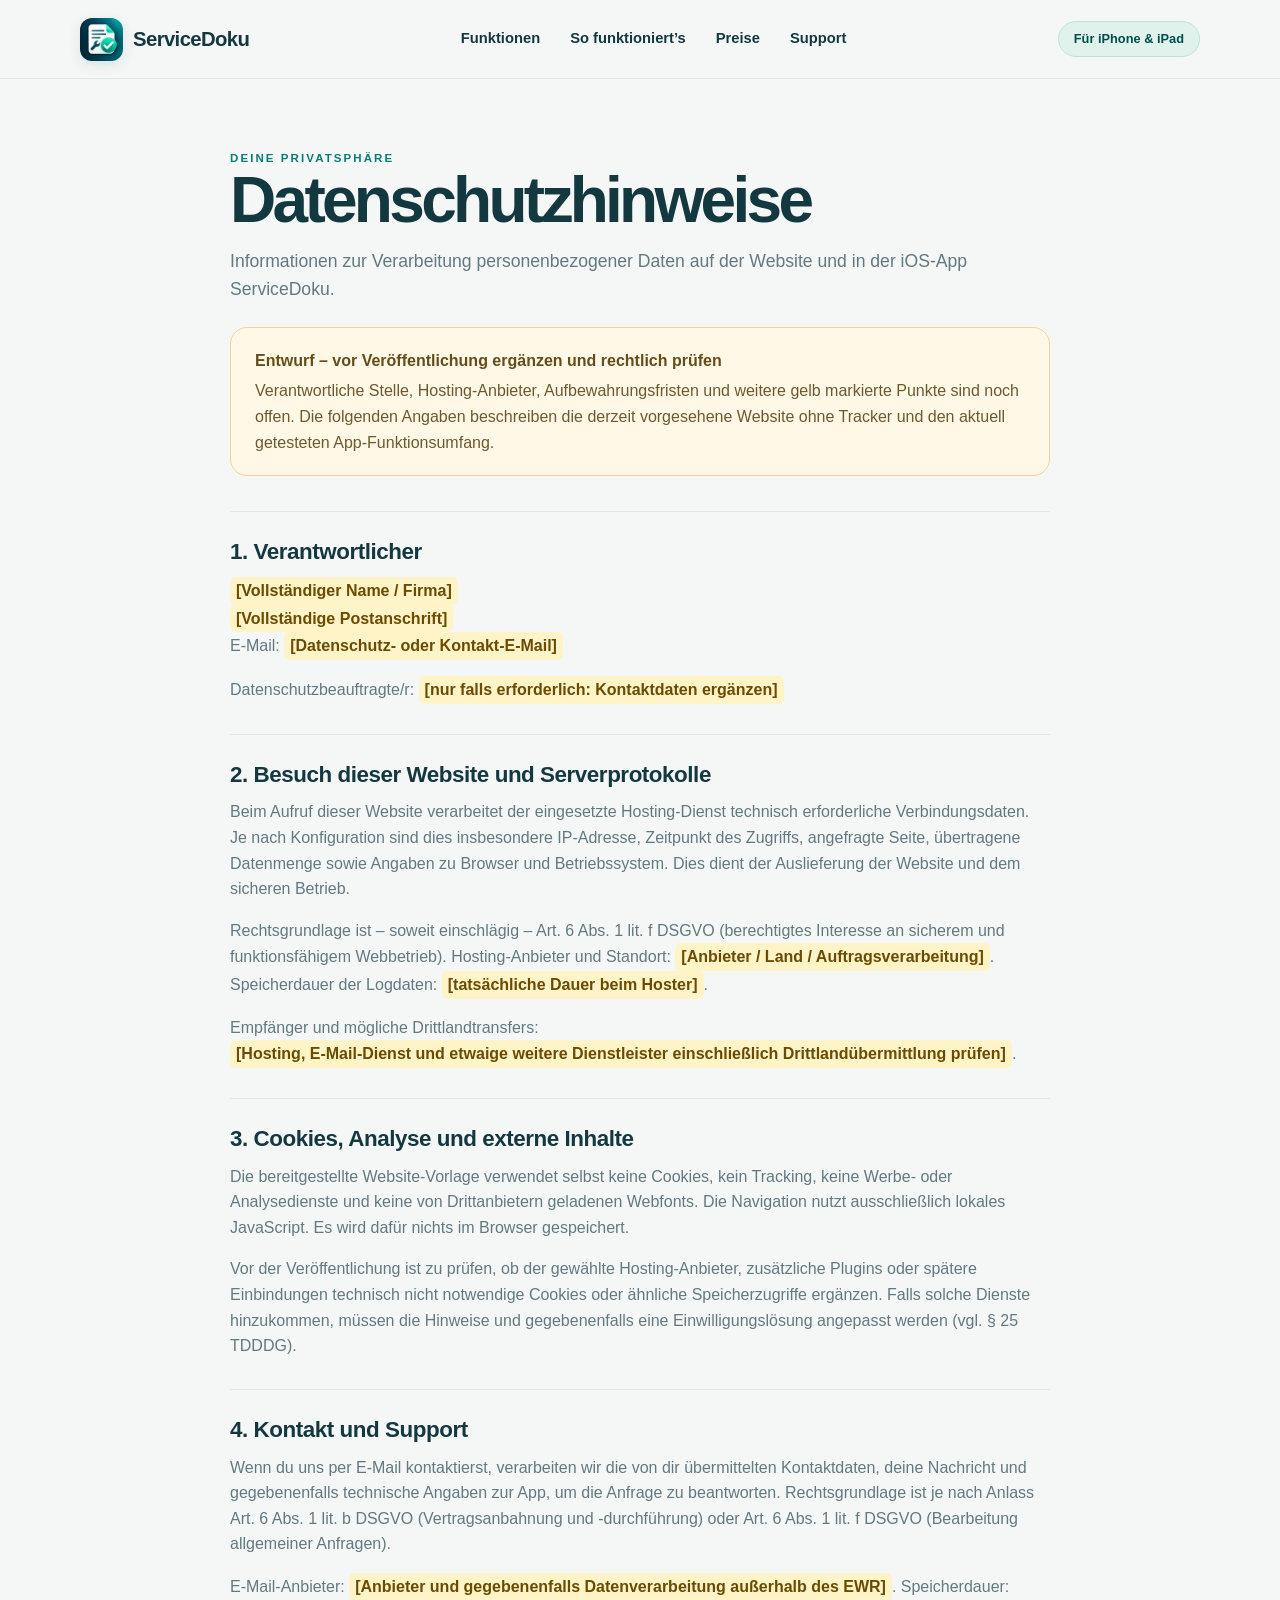
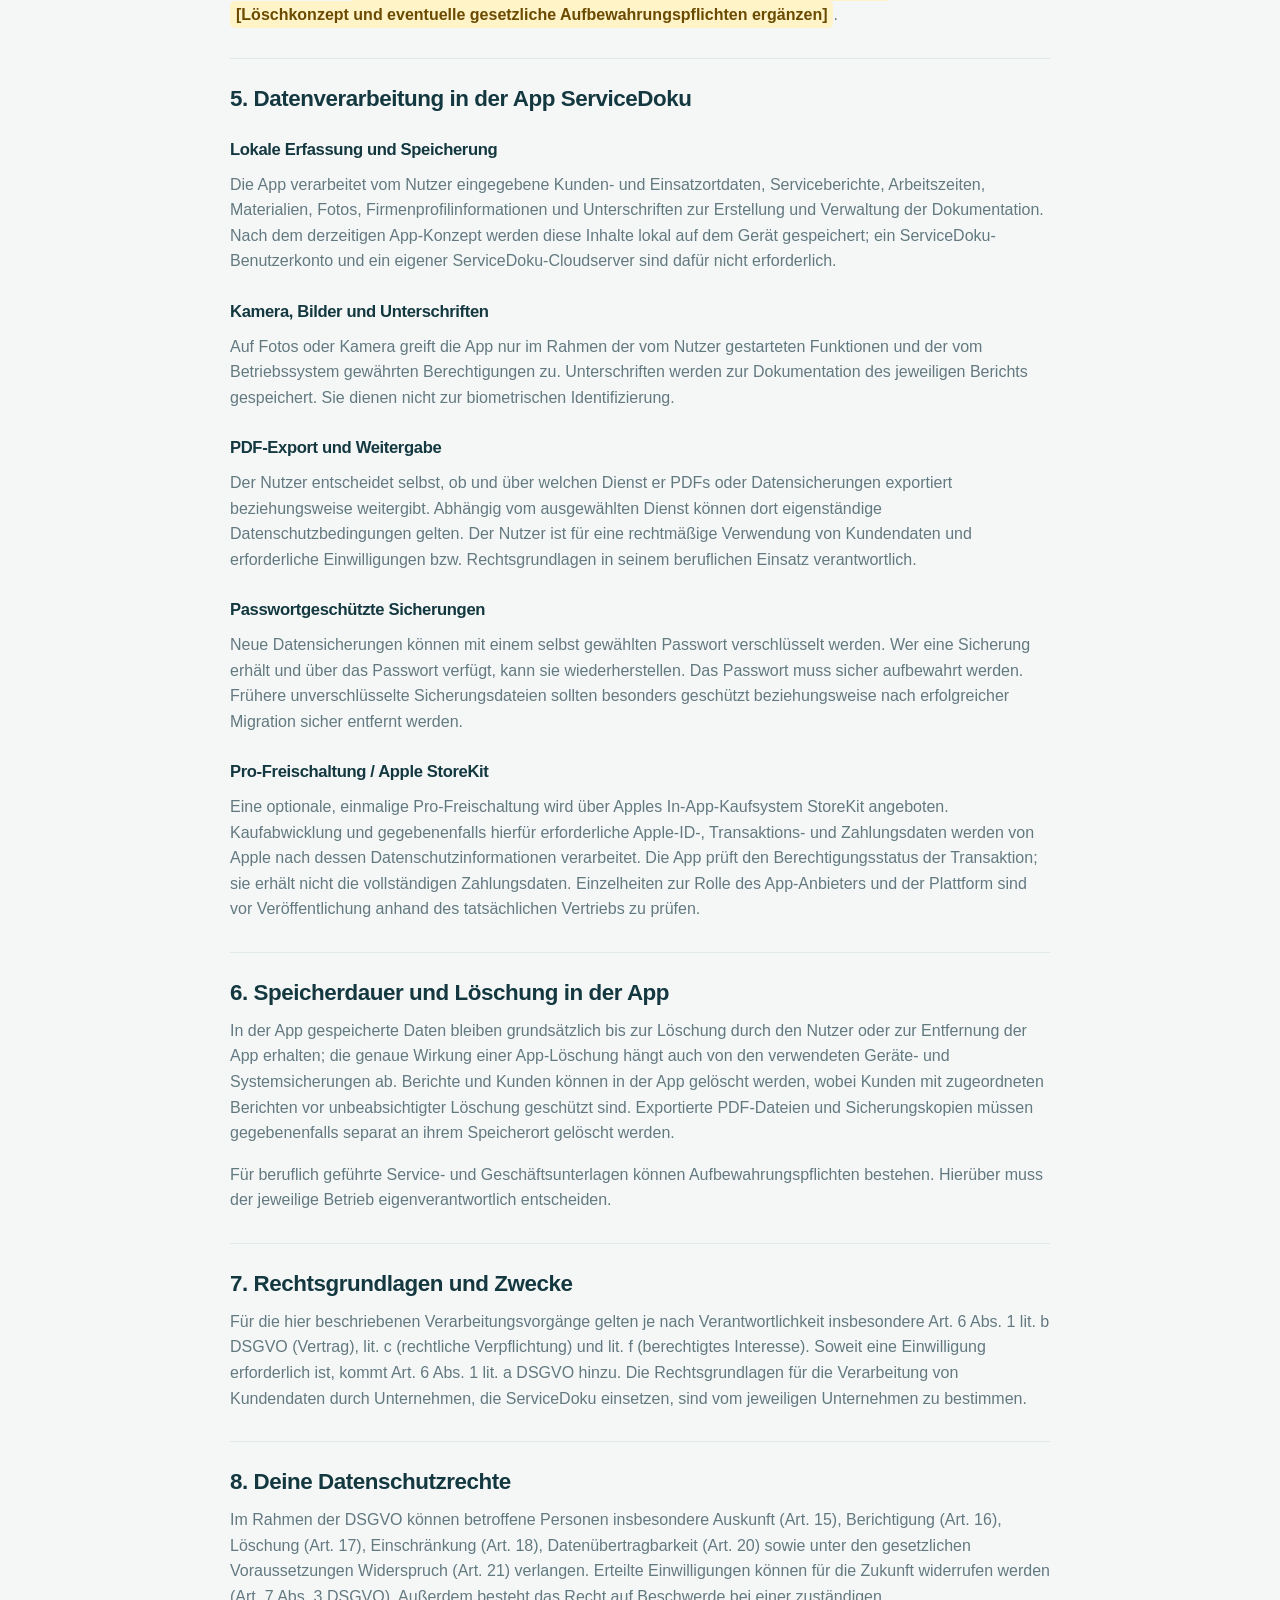
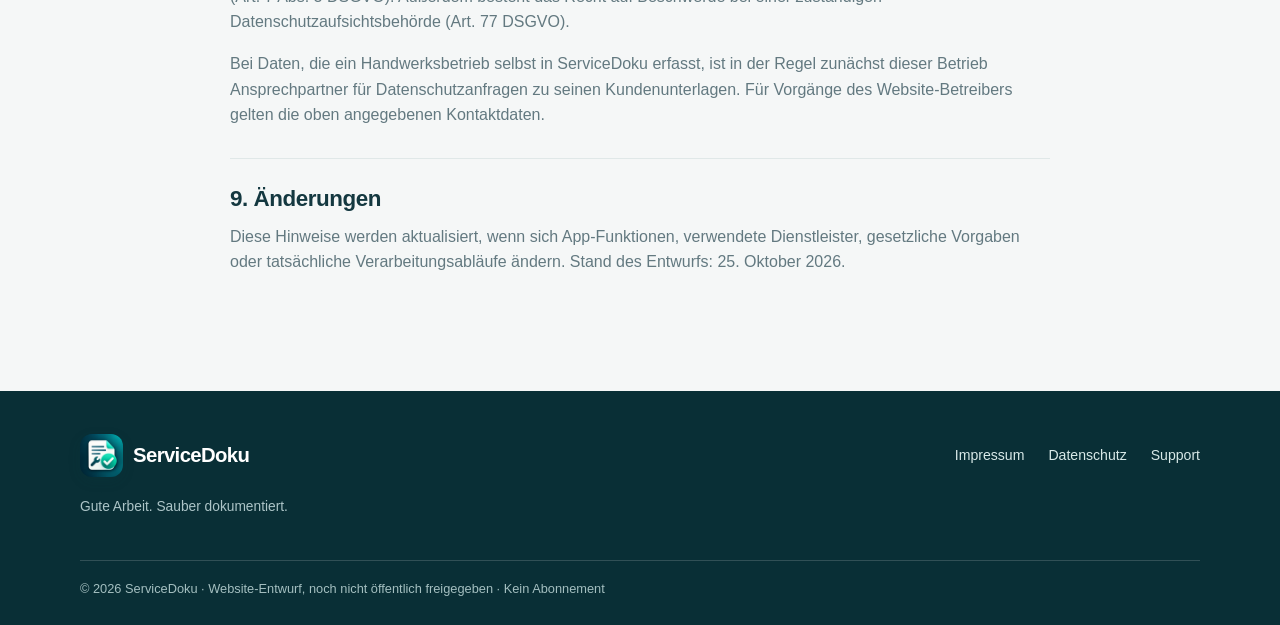
==== datenschutz.html @ b312b214 "Add files via upload" ====
<!doctype html>
<html lang="de">
<head>
<meta charset="utf-8"><meta name="viewport" content="width=device-width, initial-scale=1">
<meta name="description" content="Datenschutzhinweise für die ServiceDoku-Website und die iOS-App.">
<meta name="theme-color" content="#f5f7f7">
<!-- ENTWURF: Vor Veröffentlichung noindex entfernen und alle Rechtstexte prüfen. -->
<meta name="robots" content="noindex, nofollow">
<link rel="icon" type="image/png" href="assets/favicon.png">
<link rel="apple-touch-icon" href="assets/app-icon-web.png">
<link rel="stylesheet" href="assets/style.css">
<title>Datenschutz | ServiceDoku</title>
</head>
<body>
<a class="skip" href="#inhalt">Zum Inhalt springen</a>
<header class="site-header"><div class="container header-inner">
<a class="brand" href="index.html" aria-label="ServiceDoku – Startseite"><img src="assets/favicon.png" alt="" width="43" height="43">ServiceDoku</a>
<button type="button" class="menu-toggle" data-menu-toggle aria-controls="main-nav" aria-expanded="false" aria-label="Menü öffnen">☰</button>
<nav class="nav" data-nav id="main-nav" aria-label="Hauptnavigation"><a href="index.html#funktionen" >Funktionen</a><a href="index.html#ablauf" >So funktioniert’s</a><a href="index.html#preise" >Preise</a><a href="support.html" >Support</a></nav>
<span class="pill header-pill">Für iPhone &amp; iPad</span>
</div></header>
<main id="inhalt">
<section class="legal"><div class="container legal-page"><div class="eyebrow">Deine Privatsphäre</div><h1>Datenschutzhinweise</h1><p class="legal-intro">Informationen zur Verarbeitung personenbezogener Daten auf der Website und in der iOS-App ServiceDoku.</p>
<div class="notice"><strong>Entwurf – vor Veröffentlichung ergänzen und rechtlich prüfen</strong><p>Verantwortliche Stelle, Hosting-Anbieter, Aufbewahrungsfristen und weitere gelb markierte Punkte sind noch offen. Die folgenden Angaben beschreiben die derzeit vorgesehene Website ohne Tracker und den aktuell getesteten App-Funktionsumfang.</p></div>
<section class="legal-section"><h2>1. Verantwortlicher</h2><p><strong><span class="placeholder">[Vollständiger Name / Firma]</span></strong><br><span class="placeholder">[Vollständige Postanschrift]</span><br>E-Mail: <span class="placeholder">[Datenschutz- oder Kontakt-E-Mail]</span></p><p>Datenschutzbeauftragte/r: <span class="placeholder">[nur falls erforderlich: Kontaktdaten ergänzen]</span></p></section>
<section class="legal-section"><h2>2. Besuch dieser Website und Serverprotokolle</h2><p>Beim Aufruf dieser Website verarbeitet der eingesetzte Hosting-Dienst technisch erforderliche Verbindungsdaten. Je nach Konfiguration sind dies insbesondere IP-Adresse, Zeitpunkt des Zugriffs, angefragte Seite, übertragene Datenmenge sowie Angaben zu Browser und Betriebssystem. Dies dient der Auslieferung der Website und dem sicheren Betrieb.</p><p>Rechtsgrundlage ist – soweit einschlägig – Art. 6 Abs. 1 lit. f DSGVO (berechtigtes Interesse an sicherem und funktionsfähigem Webbetrieb). Hosting-Anbieter und Standort: <span class="placeholder">[Anbieter / Land / Auftragsverarbeitung]</span>. Speicherdauer der Logdaten: <span class="placeholder">[tatsächliche Dauer beim Hoster]</span>.</p><p>Empfänger und mögliche Drittlandtransfers: <span class="placeholder">[Hosting, E-Mail-Dienst und etwaige weitere Dienstleister einschließlich Drittlandübermittlung prüfen]</span>.</p></section>
<section class="legal-section"><h2>3. Cookies, Analyse und externe Inhalte</h2><p>Die bereitgestellte Website-Vorlage verwendet selbst keine Cookies, kein Tracking, keine Werbe- oder Analysedienste und keine von Drittanbietern geladenen Webfonts. Die Navigation nutzt ausschließlich lokales JavaScript. Es wird dafür nichts im Browser gespeichert.</p><p>Vor der Veröffentlichung ist zu prüfen, ob der gewählte Hosting-Anbieter, zusätzliche Plugins oder spätere Einbindungen technisch nicht notwendige Cookies oder ähnliche Speicherzugriffe ergänzen. Falls solche Dienste hinzukommen, müssen die Hinweise und gegebenenfalls eine Einwilligungslösung angepasst werden (vgl. § 25 TDDDG).</p></section>
<section class="legal-section"><h2>4. Kontakt und Support</h2><p>Wenn du uns per E-Mail kontaktierst, verarbeiten wir die von dir übermittelten Kontaktdaten, deine Nachricht und gegebenenfalls technische Angaben zur App, um die Anfrage zu beantworten. Rechtsgrundlage ist je nach Anlass Art. 6 Abs. 1 lit. b DSGVO (Vertragsanbahnung und -durchführung) oder Art. 6 Abs. 1 lit. f DSGVO (Bearbeitung allgemeiner Anfragen).</p><p>E-Mail-Anbieter: <span class="placeholder">[Anbieter und gegebenenfalls Datenverarbeitung außerhalb des EWR]</span>. Speicherdauer: <span class="placeholder">[Löschkonzept und eventuelle gesetzliche Aufbewahrungspflichten ergänzen]</span>.</p></section>
<section class="legal-section"><h2>5. Datenverarbeitung in der App ServiceDoku</h2><h3>Lokale Erfassung und Speicherung</h3><p>Die App verarbeitet vom Nutzer eingegebene Kunden- und Einsatzortdaten, Serviceberichte, Arbeitszeiten, Materialien, Fotos, Firmenprofilinformationen und Unterschriften zur Erstellung und Verwaltung der Dokumentation. Nach dem derzeitigen App-Konzept werden diese Inhalte lokal auf dem Gerät gespeichert; ein ServiceDoku-Benutzerkonto und ein eigener ServiceDoku-Cloudserver sind dafür nicht erforderlich.</p><h3>Kamera, Bilder und Unterschriften</h3><p>Auf Fotos oder Kamera greift die App nur im Rahmen der vom Nutzer gestarteten Funktionen und der vom Betriebssystem gewährten Berechtigungen zu. Unterschriften werden zur Dokumentation des jeweiligen Berichts gespeichert. Sie dienen nicht zur biometrischen Identifizierung.</p><h3>PDF-Export und Weitergabe</h3><p>Der Nutzer entscheidet selbst, ob und über welchen Dienst er PDFs oder Datensicherungen exportiert beziehungsweise weitergibt. Abhängig vom ausgewählten Dienst können dort eigenständige Datenschutzbedingungen gelten. Der Nutzer ist für eine rechtmäßige Verwendung von Kundendaten und erforderliche Einwilligungen bzw. Rechtsgrundlagen in seinem beruflichen Einsatz verantwortlich.</p><h3>Passwortgeschützte Sicherungen</h3><p>Neue Datensicherungen können mit einem selbst gewählten Passwort verschlüsselt werden. Wer eine Sicherung erhält und über das Passwort verfügt, kann sie wiederherstellen. Das Passwort muss sicher aufbewahrt werden. Frühere unverschlüsselte Sicherungsdateien sollten besonders geschützt beziehungsweise nach erfolgreicher Migration sicher entfernt werden.</p><h3>Pro-Freischaltung / Apple StoreKit</h3><p>Eine optionale, einmalige Pro-Freischaltung wird über Apples In-App-Kaufsystem StoreKit angeboten. Kaufabwicklung und gegebenenfalls hierfür erforderliche Apple-ID-, Transaktions- und Zahlungsdaten werden von Apple nach dessen Datenschutzinformationen verarbeitet. Die App prüft den Berechtigungsstatus der Transaktion; sie erhält nicht die vollständigen Zahlungsdaten. Einzelheiten zur Rolle des App-Anbieters und der Plattform sind vor Veröffentlichung anhand des tatsächlichen Vertriebs zu prüfen.</p></section>
<section class="legal-section"><h2>6. Speicherdauer und Löschung in der App</h2><p>In der App gespeicherte Daten bleiben grundsätzlich bis zur Löschung durch den Nutzer oder zur Entfernung der App erhalten; die genaue Wirkung einer App-Löschung hängt auch von den verwendeten Geräte- und Systemsicherungen ab. Berichte und Kunden können in der App gelöscht werden, wobei Kunden mit zugeordneten Berichten vor unbeabsichtigter Löschung geschützt sind. Exportierte PDF-Dateien und Sicherungskopien müssen gegebenenfalls separat an ihrem Speicherort gelöscht werden.</p><p>Für beruflich geführte Service- und Geschäftsunterlagen können Aufbewahrungspflichten bestehen. Hierüber muss der jeweilige Betrieb eigenverantwortlich entscheiden.</p></section>
<section class="legal-section"><h2>7. Rechtsgrundlagen und Zwecke</h2><p>Für die hier beschriebenen Verarbeitungsvorgänge gelten je nach Verantwortlichkeit insbesondere Art. 6 Abs. 1 lit. b DSGVO (Vertrag), lit. c (rechtliche Verpflichtung) und lit. f (berechtigtes Interesse). Soweit eine Einwilligung erforderlich ist, kommt Art. 6 Abs. 1 lit. a DSGVO hinzu. Die Rechtsgrundlagen für die Verarbeitung von Kundendaten durch Unternehmen, die ServiceDoku einsetzen, sind vom jeweiligen Unternehmen zu bestimmen.</p></section>
<section class="legal-section"><h2>8. Deine Datenschutzrechte</h2><p>Im Rahmen der DSGVO können betroffene Personen insbesondere Auskunft (Art. 15), Berichtigung (Art. 16), Löschung (Art. 17), Einschränkung (Art. 18), Datenübertragbarkeit (Art. 20) sowie unter den gesetzlichen Voraussetzungen Widerspruch (Art. 21) verlangen. Erteilte Einwilligungen können für die Zukunft widerrufen werden (Art. 7 Abs. 3 DSGVO). Außerdem besteht das Recht auf Beschwerde bei einer zuständigen Datenschutzaufsichtsbehörde (Art. 77 DSGVO).</p><p>Bei Daten, die ein Handwerksbetrieb selbst in ServiceDoku erfasst, ist in der Regel zunächst dieser Betrieb Ansprechpartner für Datenschutzanfragen zu seinen Kundenunterlagen. Für Vorgänge des Website-Betreibers gelten die oben angegebenen Kontaktdaten.</p></section>
<section class="legal-section"><h2>9. Änderungen</h2><p>Diese Hinweise werden aktualisiert, wenn sich App-Funktionen, verwendete Dienstleister, gesetzliche Vorgaben oder tatsächliche Verarbeitungsabläufe ändern. Stand des Entwurfs: 25. Oktober 2026.</p></section>
</div></section></main>
<footer class="site-footer"><div class="container"><div class="footer-grid"><div><a class="brand" href="index.html"><img src="assets/favicon.png" alt="" width="43" height="43">ServiceDoku</a><p>Gute Arbeit. Sauber dokumentiert.</p></div><nav class="footer-links" aria-label="Rechtliches und Support"><a href="impressum.html">Impressum</a><a href="datenschutz.html">Datenschutz</a><a href="support.html">Support</a></nav></div><div class="footer-bottom">© 2026 ServiceDoku · Website-Entwurf, noch nicht öffentlich freigegeben · Kein Abonnement</div></div></footer>
<script src="assets/site.js" defer></script>
</body></html>
---- assets/style.css ----
:root{--ink:#143840;--teal:#057d75;--teal-deep:#004d4c;--mint:#4fdebA;--muted:#637980;--bg:#f5f7f7;--line:#e0e8e8;--white:#fff;--shadow:0 26px 80px rgba(5,62,64,.12);color-scheme:light}
*{box-sizing:border-box}html{scroll-behavior:smooth}body{margin:0;background:var(--bg);color:var(--ink);font-family:-apple-system,BlinkMacSystemFont,"Segoe UI",Arial,sans-serif;line-height:1.6;-webkit-font-smoothing:antialiased}a{color:var(--teal);text-underline-offset:3px}a:hover{text-decoration-thickness:2px}button{font:inherit}img{max-width:100%;display:block}.skip{position:absolute;z-index:100;top:-100px;left:12px;background:#fff;border:2px solid var(--teal);padding:10px}.skip:focus{top:8px}.container{width:min(1120px,calc(100% - 44px));margin-inline:auto}.eyebrow{text-transform:uppercase;letter-spacing:.18em;font-size:.72rem;font-weight:850;color:var(--teal)}h1,h2,h3,p{margin-top:0}h1{font-size:clamp(2.9rem,6vw,5.1rem);line-height:1.05;letter-spacing:-.058em;font-weight:830;margin-bottom:23px}h2{font-size:clamp(2.1rem,3.8vw,3.25rem);line-height:1.11;letter-spacing:-.045em;margin-bottom:18px}h3{font-size:1.16rem;letter-spacing:-.022em}p{color:var(--muted)}.lead{font-size:1.1rem;line-height:1.78;max-width:620px}.small{font-size:.88rem}.muted{color:var(--muted)}.site-header{position:sticky;top:0;z-index:20;background:rgba(245,247,247,.92);backdrop-filter:blur(18px);border-bottom:1px solid rgba(16,65,68,.09)}.header-inner{display:flex;align-items:center;justify-content:space-between;gap:20px;min-height:78px}.brand{display:inline-flex;align-items:center;gap:10px;text-decoration:none;color:var(--ink);font-weight:850;letter-spacing:-.03em;font-size:1.27rem}.brand img{width:43px;height:43px;border-radius:12px;box-shadow:0 4px 13px rgba(0,66,67,.12)}.nav{display:flex;align-items:center;gap:30px}.nav a{text-decoration:none;color:var(--ink);font-weight:650;font-size:.92rem}.nav a:hover,.nav a[aria-current=page]{color:var(--teal)}.pill{background:#e1f2ed;border:1px solid #b8e4d8;color:var(--teal-deep);border-radius:999px;font-size:.8rem;line-height:1.3;padding:9px 15px;font-weight:750}.menu-toggle{display:none;align-items:center;justify-content:center;width:44px;height:44px;border:1px solid var(--line);border-radius:12px;background:#fff;color:var(--ink);font-size:1.45rem;cursor:pointer}.hero{padding:100px 0 95px;overflow:hidden}.hero-grid{display:grid;grid-template-columns:1fr .96fr;align-items:center;gap:6.5%}.hero h1 span{color:var(--teal)}.hero .lead{margin-bottom:30px}.action-row{display:flex;flex-wrap:wrap;gap:12px;align-items:center}.btn{display:inline-flex;align-items:center;gap:10px;justify-content:center;min-height:52px;padding:13px 23px;font-size:.94rem;font-weight:760;border-radius:13px;text-decoration:none;transition:transform .16s,box-shadow .16s}.btn:hover{transform:translateY(-2px)}.btn-primary{background:var(--teal);color:#fff;box-shadow:0 8px 22px rgba(4,124,117,.23)}.btn-primary:hover{color:#fff}.btn-outline{border:1px solid #c7d7d6;background:#fff;color:var(--ink)}.hero-footnote{margin-top:23px;display:flex;gap:14px;align-items:center;flex-wrap:wrap;font-size:.83rem;color:var(--muted)}.hero-footnote span{display:flex;align-items:center;gap:7px}.dot{width:7px;height:7px;background:#0b9b83;border-radius:50%;display:inline-block}.demo-stage{background:radial-gradient(ellipse at 70% 12%,#118982,#0b6566 50%,#073c43 100%);border-radius:40px;min-height:550px;position:relative;display:flex;align-items:center;justify-content:center;padding:35px 24px;box-shadow:var(--shadow)}.demo-stage::before{content:"";position:absolute;inset:17px;border:1px solid rgba(255,255,255,.18);border-radius:29px;pointer-events:none}.device{position:relative;width:min(350px,100%);border:9px solid #173b44;border-radius:40px;background:#f5f7f7;box-shadow:0 22px 35px rgba(0,24,30,.32);padding:25px 14px 17px}.device-notch{height:7px;width:78px;border-radius:9px;background:#173b44;position:absolute;top:8px;left:50%;transform:translateX(-50%)}.device-time{font-size:10px;font-weight:800;color:var(--ink);display:flex;justify-content:space-between;margin-bottom:18px}.app-title{font-size:11px;letter-spacing:.15em;color:var(--teal);font-weight:850}.app-headline{font-size:25px;font-weight:850;letter-spacing:-.045em;line-height:1.1;margin:5px 0 18px}.app-banner{background:linear-gradient(110deg,#013e43,#00887c);border-radius:18px;padding:18px;color:#fff}.app-banner .tiny{color:#62eaca;font-size:9px;font-weight:800;letter-spacing:.13em}.app-banner h3{color:#fff;font-size:19px;margin:9px 0 6px}.app-banner p{color:#d3e6e5;font-size:10px;line-height:1.4;margin-bottom:15px}.app-banner .mini-cta{background:#fff;color:#12484a;border-radius:8px;padding:9px 12px;font-weight:800;font-size:10px}.mini-stats{display:grid;grid-template-columns:repeat(3,1fr);gap:7px;margin:10px 0 14px}.mini-stats>div{background:#fff;border-radius:11px;padding:11px 9px}.mini-stats strong{font-size:19px;display:block}.mini-stats small{font-size:9px;color:var(--muted)}.mini-reports{background:#fff;border-radius:11px;padding:13px}.mini-reports b{font-size:10px}.mini-reports p{font-size:10px;margin:4px 0 0;line-height:1.45}.floating-tag{position:absolute;bottom:54px;right:-20px;background:#fff;border-radius:13px;padding:11px 14px;box-shadow:0 13px 33px rgba(0,36,34,.2);display:flex;align-items:center;gap:10px;font-size:.85rem;font-weight:790}.tag-check{height:30px;width:30px;display:grid;place-items:center;background:#daf8ef;color:#00775e;border-radius:50%;font-size:20px}.trust{padding:12px 0 40px}.trust-inner{display:grid;grid-template-columns:repeat(4,1fr);gap:16px}.trust-inner div{border:1px solid var(--line);border-radius:13px;padding:16px 17px;text-align:center;background:#fff;font-size:.87rem;font-weight:750}.section{padding:90px 0}.section-head{max-width:720px;margin-bottom:40px}.section-head p{max-width:600px}.cards{display:grid;grid-template-columns:repeat(3,minmax(0,1fr));gap:17px}.feature-card,.step-card,.plan,.faq-card{background:#fff;border:1px solid #e1e9e8;border-radius:23px;padding:28px}.feature-icon{height:48px;width:48px;background:#e2f5ef;border-radius:14px;display:grid;place-items:center;font-size:23px;margin-bottom:22px;color:#006c65}.feature-card p,.step-card p{font-size:.95rem;line-height:1.65;margin-bottom:0}.section-tint{background:#e9f1f0}.steps{display:grid;grid-template-columns:repeat(3,1fr);gap:17px}.step-number{font-size:.83rem;color:var(--teal);font-weight:850;letter-spacing:.14em;margin-bottom:20px}.pricing{display:grid;grid-template-columns:repeat(2,1fr);gap:22px;align-items:stretch}.plan{padding:32px;display:flex;flex-direction:column}.plan.pro{border:2px solid #0b8079;box-shadow:0 20px 60px rgba(4,105,101,.12)}.plan-label{font-weight:850;color:var(--teal);font-size:.78rem;text-transform:uppercase;letter-spacing:.14em}.plan-price{font-size:2.2rem;letter-spacing:-.045em;font-weight:850;color:var(--ink);margin:14px 0 3px}.plan-price small{font-size:.93rem;font-weight:600;letter-spacing:0;color:var(--muted)}.plan ul{list-style:none;padding:0;margin:24px 0 26px;display:grid;gap:13px;flex:1}.plan li{display:flex;gap:10px;line-height:1.5;font-size:.96rem}.plan li:before{content:"✓";font-weight:900;color:var(--teal)}.plan .btn{margin-top:auto}.plan-note{font-size:.83rem;color:var(--muted)}.privacy-band{background:linear-gradient(110deg,#003e43,#007d75);color:#fff;border-radius:29px;padding:58px;display:grid;grid-template-columns:1.2fr .75fr;align-items:center;gap:20px}.privacy-band h2,.privacy-band p{color:#fff}.privacy-band p{color:#cce7e4;margin-bottom:0}.privacy-marks{display:grid;gap:15px}.privacy-marks>div{border:1px solid rgba(255,255,255,.28);border-radius:13px;padding:14px 17px;background:rgba(255,255,255,.08);font-weight:700}.faq-grid{display:grid;grid-template-columns:1fr 1fr;gap:12px}.faq-card{padding:0;overflow:hidden}.faq-card summary{font-weight:800;padding:19px 23px;cursor:pointer;list-style:none;display:flex;justify-content:space-between;gap:12px}.faq-card summary:after{content:'+';color:var(--teal);font-size:24px;line-height:1}.faq-card[open] summary:after{content:'−'}.faq-card summary::-webkit-details-marker{display:none}.faq-card p{padding:0 23px 22px;margin:0;font-size:.94rem}.cta-bottom{background:#e3f2ed;padding:70px 0;text-align:center}.cta-bottom h2{max-width:680px;margin-inline:auto}.cta-bottom p{max-width:600px;margin-inline:auto}.site-footer{background:#092f36;color:#fff;padding:43px 0 26px}.footer-grid{display:flex;justify-content:space-between;gap:20px;align-items:start}.site-footer .brand{color:#fff}.site-footer p{font-size:.86rem;color:#adc5c8;margin:11px 0}.footer-links{display:flex;flex-wrap:wrap;gap:24px;margin-top:10px}.footer-links a{color:#d8e9e8;font-size:.88rem;text-decoration:none}.footer-links a:hover{text-decoration:underline}.footer-bottom{border-top:1px solid rgba(255,255,255,.16);margin-top:31px;padding-top:18px;color:#a4bfc0;font-size:.8rem}.legal{padding:70px 0 100px}.legal-page{max-width:820px}.legal h1{font-size:clamp(2.6rem,5vw,4rem);margin-bottom:12px}.legal-intro{font-size:1.1rem;max-width:740px}.legal-section{border-top:1px solid var(--line);padding-top:28px;margin-top:30px}.legal-section h2{font-size:1.4rem;letter-spacing:-.02em;margin-bottom:12px}.legal-section h3{font-size:1.04rem;margin-bottom:8px;margin-top:25px}.legal-section ul{color:var(--muted)}.placeholder{display:inline-block;background:#fff3c8;color:#6b4b00;border-radius:5px;padding:1px 6px;font-weight:700;word-break:break-word}.notice{border:1px solid #eed49a;background:#fff8e6;border-radius:17px;padding:20px 24px;margin:24px 0 35px;color:#654d19}.notice strong{display:block;margin-bottom:5px}.notice p{margin:0;color:#6d5930}.info-box{border:1px solid #cce4df;background:#edf8f5;border-radius:16px;padding:22px;margin:22px 0}.info-box p{margin-bottom:0}.contact-card{border:1px solid var(--line);border-radius:23px;background:#fff;padding:28px}.contact-card h2{font-size:1.7rem}.contact-list{display:grid;gap:12px;margin-top:24px}.contact-list>div{padding:14px;border:1px solid var(--line);border-radius:12px}.contact-list strong{display:block}.contact-list span{color:var(--muted)}
@media(max-width:990px){.hero-grid{gap:4%}.floating-tag{right:0}.demo-stage{min-height:490px}.privacy-band{padding:36px}}
@media(max-width:760px){.header-inner{min-height:69px}.menu-toggle{display:flex}.nav{display:none;position:absolute;left:0;right:0;top:69px;background:#f5f7f7;padding:17px 22px 24px;border-bottom:1px solid var(--line);box-shadow:0 18px 25px rgba(0,0,0,.06)}.nav.open{display:grid;gap:14px}.nav a{padding:5px 0}.header-pill{display:none}.hero{padding:60px 0 55px}.hero-grid{grid-template-columns:1fr;gap:36px}.hero h1{font-size:clamp(3rem,12vw,4rem)}.demo-stage{min-height:465px}.floating-tag{right:0;bottom:32px}.trust-inner{grid-template-columns:repeat(2,1fr)}.section{padding:65px 0}.cards,.steps{grid-template-columns:1fr 1fr}.pricing{grid-template-columns:1fr}.privacy-band{grid-template-columns:1fr;gap:25px}.faq-grid{grid-template-columns:1fr}.footer-grid{flex-direction:column}.legal{padding:52px 0 80px}}
@media(max-width:500px){.container{width:min(100% - 28px,1120px)}.cards,.steps{grid-template-columns:1fr}.feature-card,.step-card,.plan{padding:24px}.hero h1{letter-spacing:-.052em}.lead{font-size:1rem}.action-row .btn{width:100%}.trust-inner{gap:8px}.trust-inner div{font-size:.78rem;padding:12px 7px}.demo-stage{border-radius:27px;padding:28px 16px}.device{max-width:320px}.privacy-band{padding:27px 22px;border-radius:22px}.footer-links{gap:15px}.legal-section{padding-top:22px;margin-top:23px}}
@media(prefers-reduced-motion:reduce){html{scroll-behavior:auto}.btn{transition:none}.btn:hover{transform:none}}
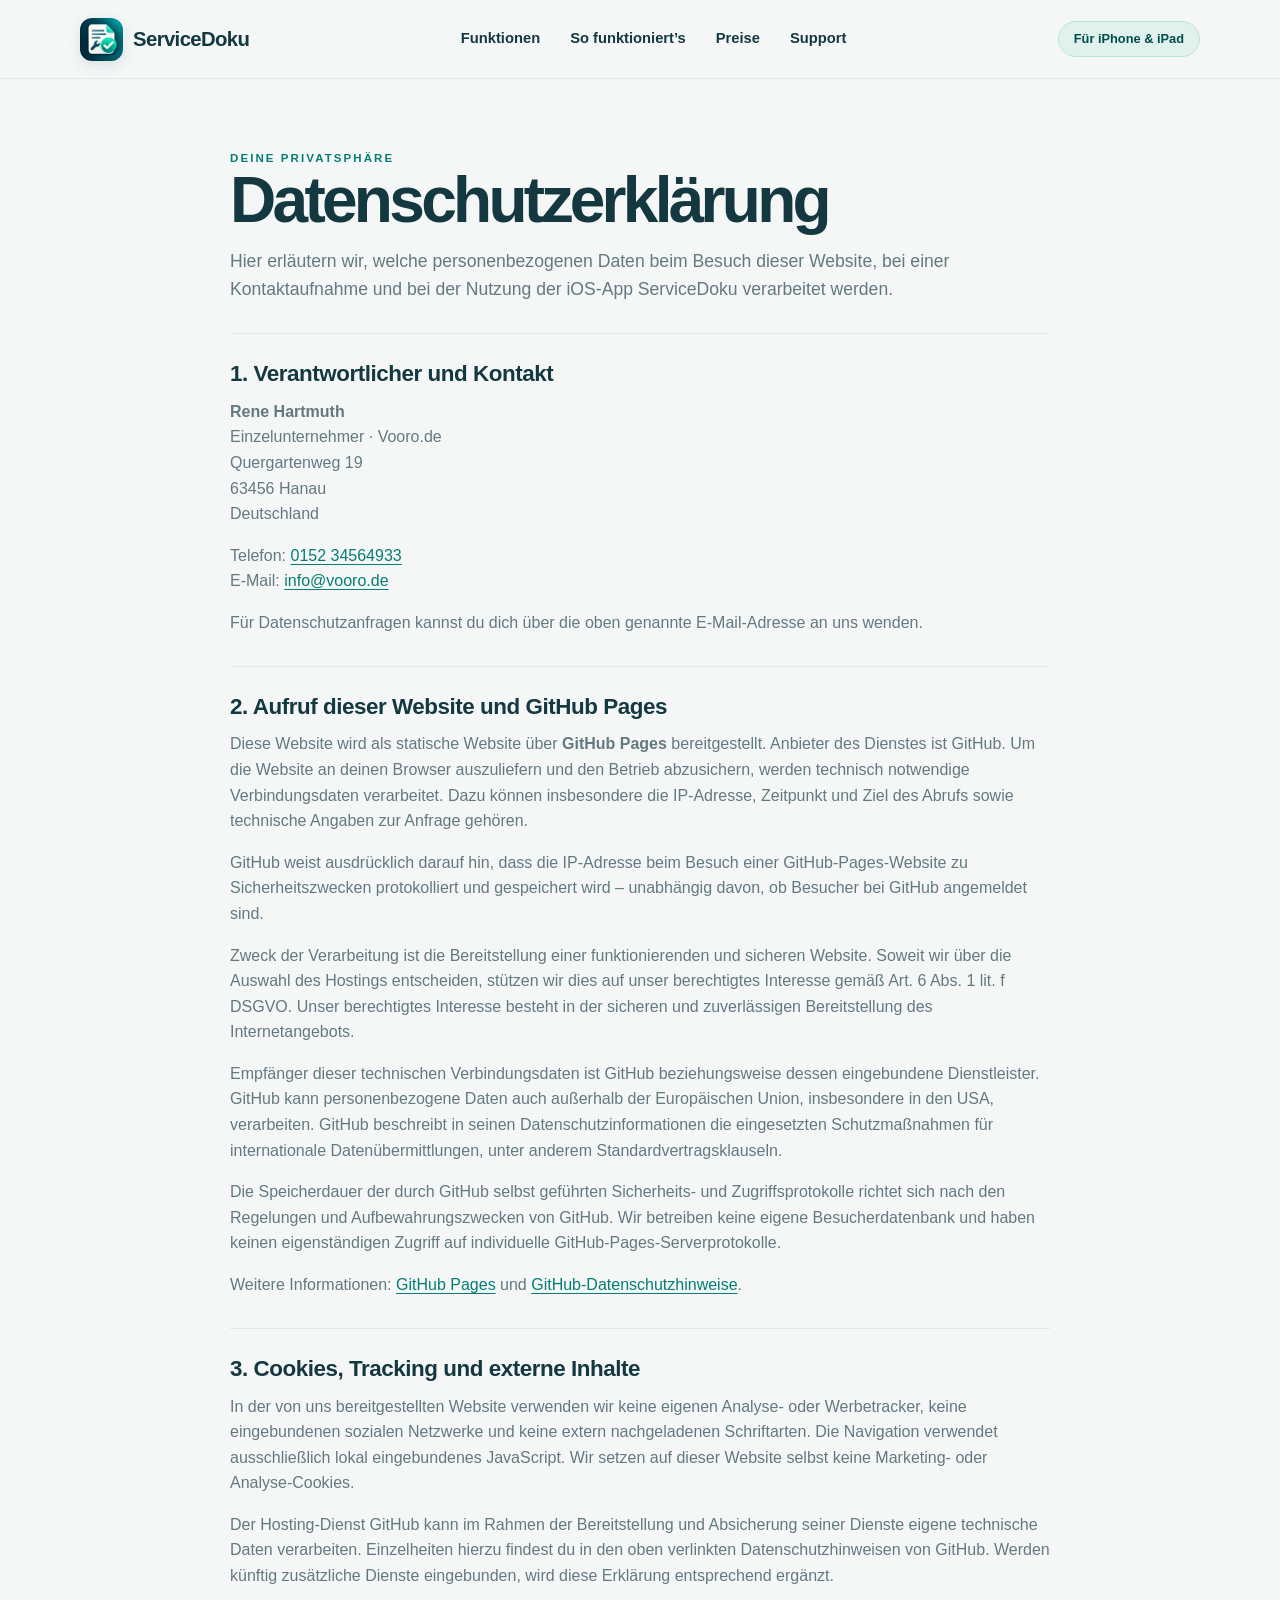
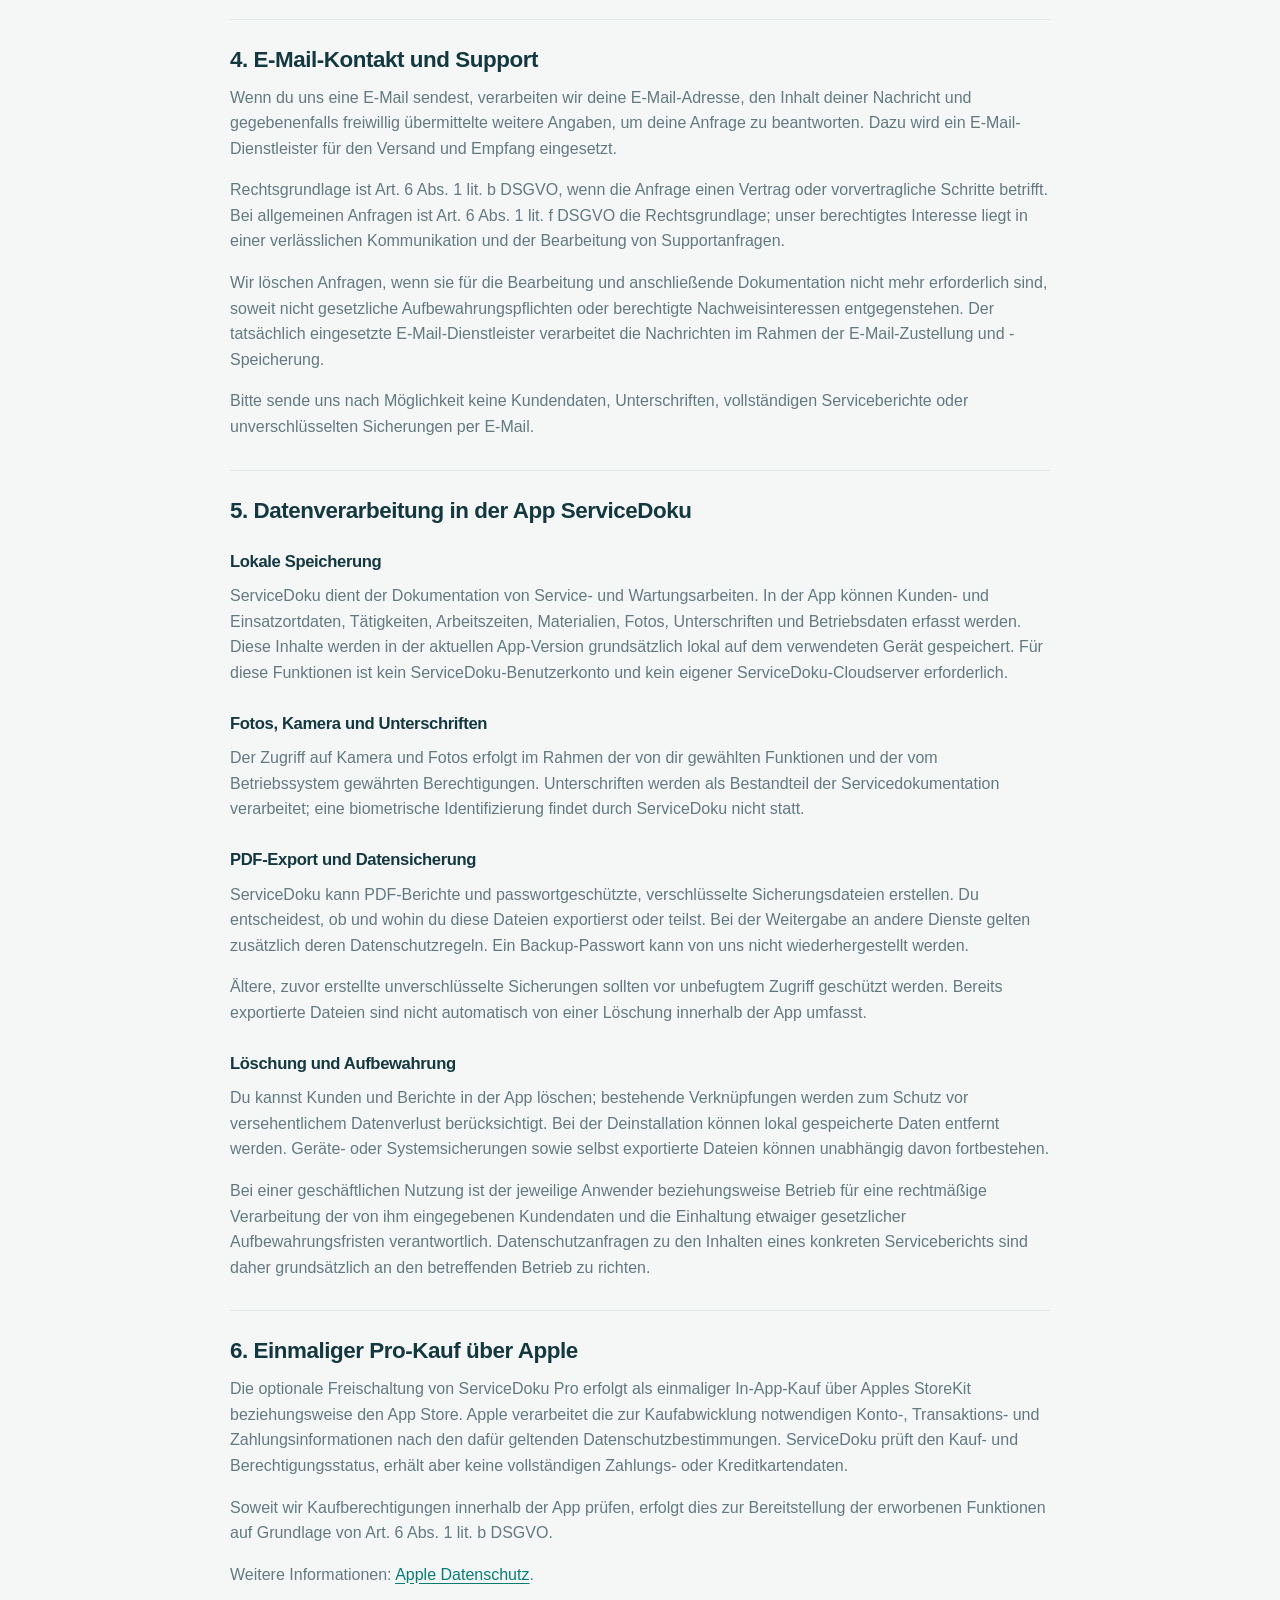
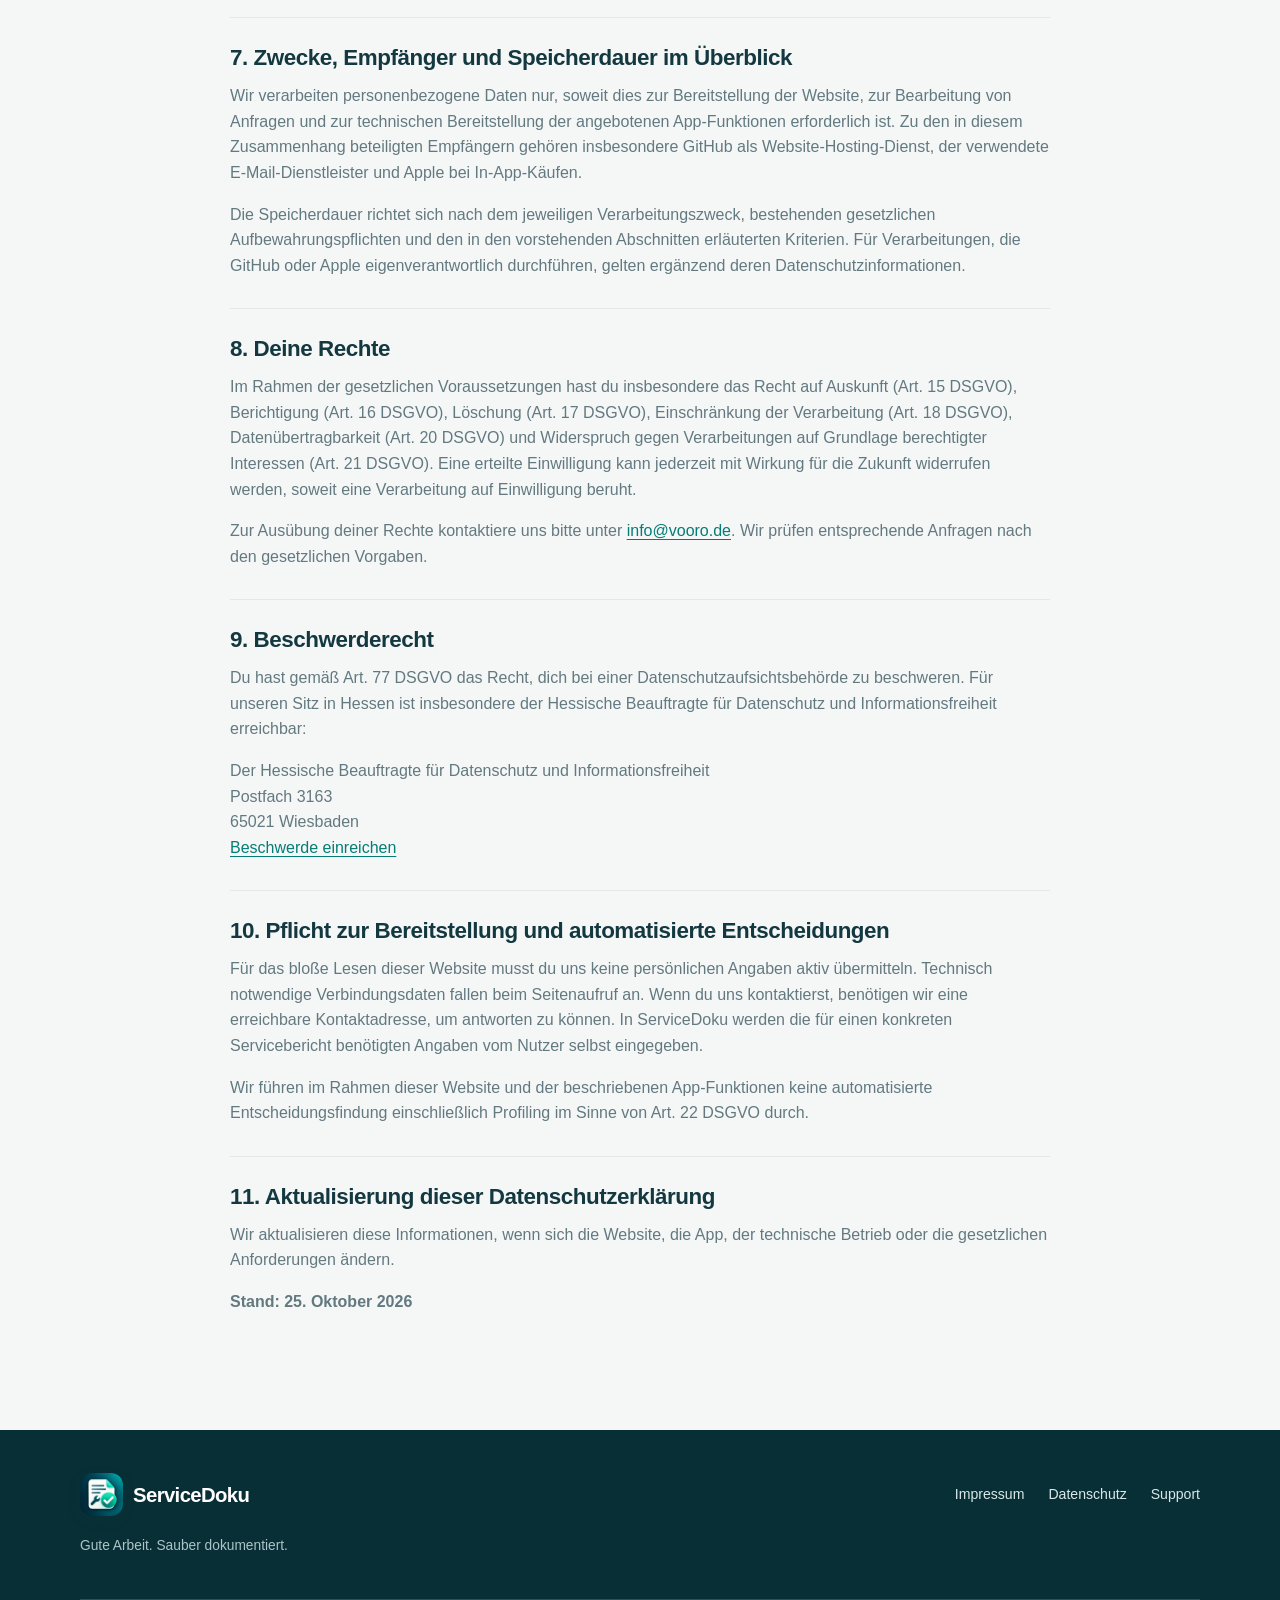
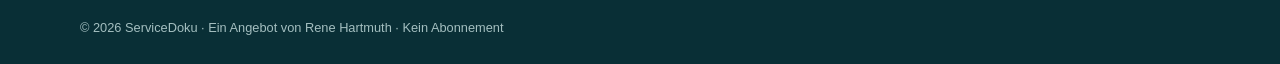
==== commit fb74337b: "Update datenschutz.html" ====
--- a/datenschutz.html
+++ b/datenschutz.html
@@ -1,37 +1,255 @@
 <!doctype html>
 <html lang="de">
 <head>
-<meta charset="utf-8"><meta name="viewport" content="width=device-width, initial-scale=1">
-<meta name="description" content="Datenschutzhinweise für die ServiceDoku-Website und die iOS-App.">
-<meta name="theme-color" content="#f5f7f7">
-<!-- ENTWURF: Vor Veröffentlichung noindex entfernen und alle Rechtstexte prüfen. -->
-<meta name="robots" content="noindex, nofollow">
-<link rel="icon" type="image/png" href="assets/favicon.png">
-<link rel="apple-touch-icon" href="assets/app-icon-web.png">
-<link rel="stylesheet" href="assets/style.css">
-<title>Datenschutz | ServiceDoku</title>
+  <meta charset="utf-8">
+  <meta name="viewport" content="width=device-width, initial-scale=1">
+  <meta name="description" content="Datenschutzerklärung für ServiceDoku: Informationen zur Website, zur lokalen App-Datenspeicherung und zu In-App-Käufen.">
+  <meta name="theme-color" content="#f5f7f7">
+  <link rel="icon" type="image/png" href="assets/favicon.png">
+  <link rel="apple-touch-icon" href="assets/app-icon-web.png">
+  <link rel="stylesheet" href="assets/style.css">
+  <title>Datenschutz | ServiceDoku</title>
 </head>
 <body>
-<a class="skip" href="#inhalt">Zum Inhalt springen</a>
-<header class="site-header"><div class="container header-inner">
-<a class="brand" href="index.html" aria-label="ServiceDoku – Startseite"><img src="assets/favicon.png" alt="" width="43" height="43">ServiceDoku</a>
-<button type="button" class="menu-toggle" data-menu-toggle aria-controls="main-nav" aria-expanded="false" aria-label="Menü öffnen">☰</button>
-<nav class="nav" data-nav id="main-nav" aria-label="Hauptnavigation"><a href="index.html#funktionen" >Funktionen</a><a href="index.html#ablauf" >So funktioniert’s</a><a href="index.html#preise" >Preise</a><a href="support.html" >Support</a></nav>
-<span class="pill header-pill">Für iPhone &amp; iPad</span>
-</div></header>
-<main id="inhalt">
-<section class="legal"><div class="container legal-page"><div class="eyebrow">Deine Privatsphäre</div><h1>Datenschutzhinweise</h1><p class="legal-intro">Informationen zur Verarbeitung personenbezogener Daten auf der Website und in der iOS-App ServiceDoku.</p>
-<div class="notice"><strong>Entwurf – vor Veröffentlichung ergänzen und rechtlich prüfen</strong><p>Verantwortliche Stelle, Hosting-Anbieter, Aufbewahrungsfristen und weitere gelb markierte Punkte sind noch offen. Die folgenden Angaben beschreiben die derzeit vorgesehene Website ohne Tracker und den aktuell getesteten App-Funktionsumfang.</p></div>
-<section class="legal-section"><h2>1. Verantwortlicher</h2><p><strong><span class="placeholder">[Vollständiger Name / Firma]</span></strong><br><span class="placeholder">[Vollständige Postanschrift]</span><br>E-Mail: <span class="placeholder">[Datenschutz- oder Kontakt-E-Mail]</span></p><p>Datenschutzbeauftragte/r: <span class="placeholder">[nur falls erforderlich: Kontaktdaten ergänzen]</span></p></section>
-<section class="legal-section"><h2>2. Besuch dieser Website und Serverprotokolle</h2><p>Beim Aufruf dieser Website verarbeitet der eingesetzte Hosting-Dienst technisch erforderliche Verbindungsdaten. Je nach Konfiguration sind dies insbesondere IP-Adresse, Zeitpunkt des Zugriffs, angefragte Seite, übertragene Datenmenge sowie Angaben zu Browser und Betriebssystem. Dies dient der Auslieferung der Website und dem sicheren Betrieb.</p><p>Rechtsgrundlage ist – soweit einschlägig – Art. 6 Abs. 1 lit. f DSGVO (berechtigtes Interesse an sicherem und funktionsfähigem Webbetrieb). Hosting-Anbieter und Standort: <span class="placeholder">[Anbieter / Land / Auftragsverarbeitung]</span>. Speicherdauer der Logdaten: <span class="placeholder">[tatsächliche Dauer beim Hoster]</span>.</p><p>Empfänger und mögliche Drittlandtransfers: <span class="placeholder">[Hosting, E-Mail-Dienst und etwaige weitere Dienstleister einschließlich Drittlandübermittlung prüfen]</span>.</p></section>
-<section class="legal-section"><h2>3. Cookies, Analyse und externe Inhalte</h2><p>Die bereitgestellte Website-Vorlage verwendet selbst keine Cookies, kein Tracking, keine Werbe- oder Analysedienste und keine von Drittanbietern geladenen Webfonts. Die Navigation nutzt ausschließlich lokales JavaScript. Es wird dafür nichts im Browser gespeichert.</p><p>Vor der Veröffentlichung ist zu prüfen, ob der gewählte Hosting-Anbieter, zusätzliche Plugins oder spätere Einbindungen technisch nicht notwendige Cookies oder ähnliche Speicherzugriffe ergänzen. Falls solche Dienste hinzukommen, müssen die Hinweise und gegebenenfalls eine Einwilligungslösung angepasst werden (vgl. § 25 TDDDG).</p></section>
-<section class="legal-section"><h2>4. Kontakt und Support</h2><p>Wenn du uns per E-Mail kontaktierst, verarbeiten wir die von dir übermittelten Kontaktdaten, deine Nachricht und gegebenenfalls technische Angaben zur App, um die Anfrage zu beantworten. Rechtsgrundlage ist je nach Anlass Art. 6 Abs. 1 lit. b DSGVO (Vertragsanbahnung und -durchführung) oder Art. 6 Abs. 1 lit. f DSGVO (Bearbeitung allgemeiner Anfragen).</p><p>E-Mail-Anbieter: <span class="placeholder">[Anbieter und gegebenenfalls Datenverarbeitung außerhalb des EWR]</span>. Speicherdauer: <span class="placeholder">[Löschkonzept und eventuelle gesetzliche Aufbewahrungspflichten ergänzen]</span>.</p></section>
-<section class="legal-section"><h2>5. Datenverarbeitung in der App ServiceDoku</h2><h3>Lokale Erfassung und Speicherung</h3><p>Die App verarbeitet vom Nutzer eingegebene Kunden- und Einsatzortdaten, Serviceberichte, Arbeitszeiten, Materialien, Fotos, Firmenprofilinformationen und Unterschriften zur Erstellung und Verwaltung der Dokumentation. Nach dem derzeitigen App-Konzept werden diese Inhalte lokal auf dem Gerät gespeichert; ein ServiceDoku-Benutzerkonto und ein eigener ServiceDoku-Cloudserver sind dafür nicht erforderlich.</p><h3>Kamera, Bilder und Unterschriften</h3><p>Auf Fotos oder Kamera greift die App nur im Rahmen der vom Nutzer gestarteten Funktionen und der vom Betriebssystem gewährten Berechtigungen zu. Unterschriften werden zur Dokumentation des jeweiligen Berichts gespeichert. Sie dienen nicht zur biometrischen Identifizierung.</p><h3>PDF-Export und Weitergabe</h3><p>Der Nutzer entscheidet selbst, ob und über welchen Dienst er PDFs oder Datensicherungen exportiert beziehungsweise weitergibt. Abhängig vom ausgewählten Dienst können dort eigenständige Datenschutzbedingungen gelten. Der Nutzer ist für eine rechtmäßige Verwendung von Kundendaten und erforderliche Einwilligungen bzw. Rechtsgrundlagen in seinem beruflichen Einsatz verantwortlich.</p><h3>Passwortgeschützte Sicherungen</h3><p>Neue Datensicherungen können mit einem selbst gewählten Passwort verschlüsselt werden. Wer eine Sicherung erhält und über das Passwort verfügt, kann sie wiederherstellen. Das Passwort muss sicher aufbewahrt werden. Frühere unverschlüsselte Sicherungsdateien sollten besonders geschützt beziehungsweise nach erfolgreicher Migration sicher entfernt werden.</p><h3>Pro-Freischaltung / Apple StoreKit</h3><p>Eine optionale, einmalige Pro-Freischaltung wird über Apples In-App-Kaufsystem StoreKit angeboten. Kaufabwicklung und gegebenenfalls hierfür erforderliche Apple-ID-, Transaktions- und Zahlungsdaten werden von Apple nach dessen Datenschutzinformationen verarbeitet. Die App prüft den Berechtigungsstatus der Transaktion; sie erhält nicht die vollständigen Zahlungsdaten. Einzelheiten zur Rolle des App-Anbieters und der Plattform sind vor Veröffentlichung anhand des tatsächlichen Vertriebs zu prüfen.</p></section>
-<section class="legal-section"><h2>6. Speicherdauer und Löschung in der App</h2><p>In der App gespeicherte Daten bleiben grundsätzlich bis zur Löschung durch den Nutzer oder zur Entfernung der App erhalten; die genaue Wirkung einer App-Löschung hängt auch von den verwendeten Geräte- und Systemsicherungen ab. Berichte und Kunden können in der App gelöscht werden, wobei Kunden mit zugeordneten Berichten vor unbeabsichtigter Löschung geschützt sind. Exportierte PDF-Dateien und Sicherungskopien müssen gegebenenfalls separat an ihrem Speicherort gelöscht werden.</p><p>Für beruflich geführte Service- und Geschäftsunterlagen können Aufbewahrungspflichten bestehen. Hierüber muss der jeweilige Betrieb eigenverantwortlich entscheiden.</p></section>
-<section class="legal-section"><h2>7. Rechtsgrundlagen und Zwecke</h2><p>Für die hier beschriebenen Verarbeitungsvorgänge gelten je nach Verantwortlichkeit insbesondere Art. 6 Abs. 1 lit. b DSGVO (Vertrag), lit. c (rechtliche Verpflichtung) und lit. f (berechtigtes Interesse). Soweit eine Einwilligung erforderlich ist, kommt Art. 6 Abs. 1 lit. a DSGVO hinzu. Die Rechtsgrundlagen für die Verarbeitung von Kundendaten durch Unternehmen, die ServiceDoku einsetzen, sind vom jeweiligen Unternehmen zu bestimmen.</p></section>
-<section class="legal-section"><h2>8. Deine Datenschutzrechte</h2><p>Im Rahmen der DSGVO können betroffene Personen insbesondere Auskunft (Art. 15), Berichtigung (Art. 16), Löschung (Art. 17), Einschränkung (Art. 18), Datenübertragbarkeit (Art. 20) sowie unter den gesetzlichen Voraussetzungen Widerspruch (Art. 21) verlangen. Erteilte Einwilligungen können für die Zukunft widerrufen werden (Art. 7 Abs. 3 DSGVO). Außerdem besteht das Recht auf Beschwerde bei einer zuständigen Datenschutzaufsichtsbehörde (Art. 77 DSGVO).</p><p>Bei Daten, die ein Handwerksbetrieb selbst in ServiceDoku erfasst, ist in der Regel zunächst dieser Betrieb Ansprechpartner für Datenschutzanfragen zu seinen Kundenunterlagen. Für Vorgänge des Website-Betreibers gelten die oben angegebenen Kontaktdaten.</p></section>
-<section class="legal-section"><h2>9. Änderungen</h2><p>Diese Hinweise werden aktualisiert, wenn sich App-Funktionen, verwendete Dienstleister, gesetzliche Vorgaben oder tatsächliche Verarbeitungsabläufe ändern. Stand des Entwurfs: 25. Oktober 2026.</p></section>
-</div></section></main>
-<footer class="site-footer"><div class="container"><div class="footer-grid"><div><a class="brand" href="index.html"><img src="assets/favicon.png" alt="" width="43" height="43">ServiceDoku</a><p>Gute Arbeit. Sauber dokumentiert.</p></div><nav class="footer-links" aria-label="Rechtliches und Support"><a href="impressum.html">Impressum</a><a href="datenschutz.html">Datenschutz</a><a href="support.html">Support</a></nav></div><div class="footer-bottom">© 2026 ServiceDoku · Website-Entwurf, noch nicht öffentlich freigegeben · Kein Abonnement</div></div></footer>
-<script src="assets/site.js" defer></script>
-</body></html>
+  <a class="skip" href="#inhalt">Zum Inhalt springen</a>
+  <header class="site-header">
+    <div class="container header-inner">
+      <a class="brand" href="index.html" aria-label="ServiceDoku – Startseite">
+        <img src="assets/favicon.png" alt="" width="43" height="43">ServiceDoku
+      </a>
+      <button type="button" class="menu-toggle" data-menu-toggle aria-controls="main-nav"
+              aria-expanded="false" aria-label="Menü öffnen">☰</button>
+      <nav class="nav" data-nav id="main-nav" aria-label="Hauptnavigation">
+        <a href="index.html#funktionen">Funktionen</a>
+        <a href="index.html#ablauf">So funktioniert’s</a>
+        <a href="index.html#preise">Preise</a>
+        <a href="support.html">Support</a>
+      </nav>
+      <span class="pill header-pill">Für iPhone &amp; iPad</span>
+    </div>
+  </header>
+
+  <main id="inhalt">
+    <section class="legal">
+      <div class="container legal-page">
+        <div class="eyebrow">Deine Privatsphäre</div>
+        <h1>Datenschutzerklärung</h1>
+        <p class="legal-intro">
+          Hier erläutern wir, welche personenbezogenen Daten beim Besuch dieser Website,
+          bei einer Kontaktaufnahme und bei der Nutzung der iOS-App ServiceDoku verarbeitet werden.
+        </p>
+
+        <section class="legal-section">
+          <h2>1. Verantwortlicher und Kontakt</h2>
+          <p><strong>Rene Hartmuth</strong><br>
+            Einzelunternehmer · Vooro.de<br>
+            Quergartenweg 19<br>
+            63456 Hanau<br>
+            Deutschland</p>
+          <p>Telefon: <a href="tel:+4915234564933">0152 34564933</a><br>
+            E-Mail: <a href="mailto:info@vooro.de">info@vooro.de</a></p>
+          <p>Für Datenschutzanfragen kannst du dich über die oben genannte E-Mail-Adresse an uns wenden.</p>
+        </section>
+
+        <section class="legal-section">
+          <h2>2. Aufruf dieser Website und GitHub Pages</h2>
+          <p>Diese Website wird als statische Website über <strong>GitHub Pages</strong> bereitgestellt.
+            Anbieter des Dienstes ist GitHub. Um die Website an deinen Browser auszuliefern
+            und den Betrieb abzusichern, werden technisch notwendige Verbindungsdaten verarbeitet.
+            Dazu können insbesondere die IP-Adresse, Zeitpunkt und Ziel des Abrufs sowie
+            technische Angaben zur Anfrage gehören.</p>
+          <p>GitHub weist ausdrücklich darauf hin, dass die IP-Adresse beim Besuch einer
+            GitHub-Pages-Website zu Sicherheitszwecken protokolliert und gespeichert wird –
+            unabhängig davon, ob Besucher bei GitHub angemeldet sind.</p>
+          <p>Zweck der Verarbeitung ist die Bereitstellung einer funktionierenden und sicheren Website.
+            Soweit wir über die Auswahl des Hostings entscheiden, stützen wir dies auf unser
+            berechtigtes Interesse gemäß Art. 6 Abs. 1 lit. f DSGVO. Unser berechtigtes Interesse
+            besteht in der sicheren und zuverlässigen Bereitstellung des Internetangebots.</p>
+          <p>Empfänger dieser technischen Verbindungsdaten ist GitHub beziehungsweise dessen
+            eingebundene Dienstleister. GitHub kann personenbezogene Daten auch außerhalb
+            der Europäischen Union, insbesondere in den USA, verarbeiten. GitHub beschreibt
+            in seinen Datenschutzinformationen die eingesetzten Schutzmaßnahmen für
+            internationale Datenübermittlungen, unter anderem Standardvertragsklauseln.</p>
+          <p>Die Speicherdauer der durch GitHub selbst geführten Sicherheits- und Zugriffsprotokolle
+            richtet sich nach den Regelungen und Aufbewahrungszwecken von GitHub.
+            Wir betreiben keine eigene Besucherdatenbank und haben keinen eigenständigen Zugriff
+            auf individuelle GitHub-Pages-Serverprotokolle.</p>
+          <p>Weitere Informationen:
+            <a href="https://docs.github.com/en/pages/getting-started-with-github-pages/what-is-github-pages"
+               target="_blank" rel="noopener noreferrer">GitHub Pages</a> und
+            <a href="https://docs.github.com/en/site-policy/privacy-policies/github-general-privacy-statement"
+               target="_blank" rel="noopener noreferrer">GitHub-Datenschutzhinweise</a>.
+          </p>
+        </section>
+
+        <section class="legal-section">
+          <h2>3. Cookies, Tracking und externe Inhalte</h2>
+          <p>In der von uns bereitgestellten Website verwenden wir keine eigenen
+            Analyse- oder Werbetracker, keine eingebundenen sozialen Netzwerke und keine
+            extern nachgeladenen Schriftarten. Die Navigation verwendet ausschließlich
+            lokal eingebundenes JavaScript. Wir setzen auf dieser Website selbst keine
+            Marketing- oder Analyse-Cookies.</p>
+          <p>Der Hosting-Dienst GitHub kann im Rahmen der Bereitstellung und Absicherung
+            seiner Dienste eigene technische Daten verarbeiten. Einzelheiten hierzu
+            findest du in den oben verlinkten Datenschutzhinweisen von GitHub.
+            Werden künftig zusätzliche Dienste eingebunden, wird diese Erklärung entsprechend ergänzt.</p>
+        </section>
+
+        <section class="legal-section">
+          <h2>4. E-Mail-Kontakt und Support</h2>
+          <p>Wenn du uns eine E-Mail sendest, verarbeiten wir deine E-Mail-Adresse,
+            den Inhalt deiner Nachricht und gegebenenfalls freiwillig übermittelte weitere Angaben,
+            um deine Anfrage zu beantworten. Dazu wird ein E-Mail-Dienstleister für den Versand
+            und Empfang eingesetzt.</p>
+          <p>Rechtsgrundlage ist Art. 6 Abs. 1 lit. b DSGVO, wenn die Anfrage
+            einen Vertrag oder vorvertragliche Schritte betrifft. Bei allgemeinen
+            Anfragen ist Art. 6 Abs. 1 lit. f DSGVO die Rechtsgrundlage;
+            unser berechtigtes Interesse liegt in einer verlässlichen Kommunikation
+            und der Bearbeitung von Supportanfragen.</p>
+          <p>Wir löschen Anfragen, wenn sie für die Bearbeitung und anschließende
+            Dokumentation nicht mehr erforderlich sind, soweit nicht gesetzliche
+            Aufbewahrungspflichten oder berechtigte Nachweisinteressen entgegenstehen.
+            Der tatsächlich eingesetzte E-Mail-Dienstleister verarbeitet die Nachrichten
+            im Rahmen der E-Mail-Zustellung und -Speicherung.</p>
+          <p>Bitte sende uns nach Möglichkeit keine Kundendaten, Unterschriften,
+            vollständigen Serviceberichte oder unverschlüsselten Sicherungen per E-Mail.</p>
+        </section>
+
+        <section class="legal-section">
+          <h2>5. Datenverarbeitung in der App ServiceDoku</h2>
+          <h3>Lokale Speicherung</h3>
+          <p>ServiceDoku dient der Dokumentation von Service- und Wartungsarbeiten.
+            In der App können Kunden- und Einsatzortdaten, Tätigkeiten, Arbeitszeiten,
+            Materialien, Fotos, Unterschriften und Betriebsdaten erfasst werden.
+            Diese Inhalte werden in der aktuellen App-Version grundsätzlich lokal
+            auf dem verwendeten Gerät gespeichert. Für diese Funktionen ist kein
+            ServiceDoku-Benutzerkonto und kein eigener ServiceDoku-Cloudserver erforderlich.</p>
+          <h3>Fotos, Kamera und Unterschriften</h3>
+          <p>Der Zugriff auf Kamera und Fotos erfolgt im Rahmen der von dir gewählten
+            Funktionen und der vom Betriebssystem gewährten Berechtigungen.
+            Unterschriften werden als Bestandteil der Servicedokumentation verarbeitet;
+            eine biometrische Identifizierung findet durch ServiceDoku nicht statt.</p>
+          <h3>PDF-Export und Datensicherung</h3>
+          <p>ServiceDoku kann PDF-Berichte und passwortgeschützte, verschlüsselte
+            Sicherungsdateien erstellen. Du entscheidest, ob und wohin du diese Dateien
+            exportierst oder teilst. Bei der Weitergabe an andere Dienste gelten
+            zusätzlich deren Datenschutzregeln. Ein Backup-Passwort kann von uns
+            nicht wiederhergestellt werden.</p>
+          <p>Ältere, zuvor erstellte unverschlüsselte Sicherungen sollten vor
+            unbefugtem Zugriff geschützt werden. Bereits exportierte Dateien
+            sind nicht automatisch von einer Löschung innerhalb der App umfasst.</p>
+          <h3>Löschung und Aufbewahrung</h3>
+          <p>Du kannst Kunden und Berichte in der App löschen; bestehende
+            Verknüpfungen werden zum Schutz vor versehentlichem Datenverlust berücksichtigt.
+            Bei der Deinstallation können lokal gespeicherte Daten entfernt werden.
+            Geräte- oder Systemsicherungen sowie selbst exportierte Dateien können
+            unabhängig davon fortbestehen.</p>
+          <p>Bei einer geschäftlichen Nutzung ist der jeweilige Anwender beziehungsweise
+            Betrieb für eine rechtmäßige Verarbeitung der von ihm eingegebenen
+            Kundendaten und die Einhaltung etwaiger gesetzlicher Aufbewahrungsfristen verantwortlich.
+            Datenschutzanfragen zu den Inhalten eines konkreten Serviceberichts
+            sind daher grundsätzlich an den betreffenden Betrieb zu richten.</p>
+        </section>
+
+        <section class="legal-section">
+          <h2>6. Einmaliger Pro-Kauf über Apple</h2>
+          <p>Die optionale Freischaltung von ServiceDoku Pro erfolgt als
+            einmaliger In-App-Kauf über Apples StoreKit beziehungsweise den App Store.
+            Apple verarbeitet die zur Kaufabwicklung notwendigen Konto-, Transaktions-
+            und Zahlungsinformationen nach den dafür geltenden Datenschutzbestimmungen.
+            ServiceDoku prüft den Kauf- und Berechtigungsstatus, erhält aber
+            keine vollständigen Zahlungs- oder Kreditkartendaten.</p>
+          <p>Soweit wir Kaufberechtigungen innerhalb der App prüfen, erfolgt dies
+            zur Bereitstellung der erworbenen Funktionen auf Grundlage von
+            Art. 6 Abs. 1 lit. b DSGVO.</p>
+          <p>Weitere Informationen:
+            <a href="https://www.apple.com/de/legal/privacy/"
+               target="_blank" rel="noopener noreferrer">Apple Datenschutz</a>.
+          </p>
+        </section>
+
+        <section class="legal-section">
+          <h2>7. Zwecke, Empfänger und Speicherdauer im Überblick</h2>
+          <p>Wir verarbeiten personenbezogene Daten nur, soweit dies zur Bereitstellung
+            der Website, zur Bearbeitung von Anfragen und zur technischen Bereitstellung
+            der angebotenen App-Funktionen erforderlich ist. Zu den in diesem Zusammenhang
+            beteiligten Empfängern gehören insbesondere GitHub als Website-Hosting-Dienst,
+            der verwendete E-Mail-Dienstleister und Apple bei In-App-Käufen.</p>
+          <p>Die Speicherdauer richtet sich nach dem jeweiligen Verarbeitungszweck,
+            bestehenden gesetzlichen Aufbewahrungspflichten und den in den vorstehenden
+            Abschnitten erläuterten Kriterien. Für Verarbeitungen, die GitHub oder
+            Apple eigenverantwortlich durchführen, gelten ergänzend deren Datenschutzinformationen.</p>
+        </section>
+
+        <section class="legal-section">
+          <h2>8. Deine Rechte</h2>
+          <p>Im Rahmen der gesetzlichen Voraussetzungen hast du insbesondere das Recht
+            auf Auskunft (Art. 15 DSGVO), Berichtigung (Art. 16 DSGVO), Löschung
+            (Art. 17 DSGVO), Einschränkung der Verarbeitung (Art. 18 DSGVO),
+            Datenübertragbarkeit (Art. 20 DSGVO) und Widerspruch gegen
+            Verarbeitungen auf Grundlage berechtigter Interessen (Art. 21 DSGVO).
+            Eine erteilte Einwilligung kann jederzeit mit Wirkung für die Zukunft
+            widerrufen werden, soweit eine Verarbeitung auf Einwilligung beruht.</p>
+          <p>Zur Ausübung deiner Rechte kontaktiere uns bitte unter
+            <a href="mailto:info@vooro.de">info@vooro.de</a>.
+            Wir prüfen entsprechende Anfragen nach den gesetzlichen Vorgaben.</p>
+        </section>
+
+        <section class="legal-section">
+          <h2>9. Beschwerderecht</h2>
+          <p>Du hast gemäß Art. 77 DSGVO das Recht, dich bei einer
+            Datenschutzaufsichtsbehörde zu beschweren. Für unseren Sitz in Hessen
+            ist insbesondere der Hessische Beauftragte für Datenschutz und
+            Informationsfreiheit erreichbar:</p>
+          <p>Der Hessische Beauftragte für Datenschutz und Informationsfreiheit<br>
+            Postfach 3163<br>
+            65021 Wiesbaden<br>
+            <a href="https://datenschutz.hessen.de/service/beschwerde-uebermitteln"
+               target="_blank" rel="noopener noreferrer">Beschwerde einreichen</a></p>
+        </section>
+
+        <section class="legal-section">
+          <h2>10. Pflicht zur Bereitstellung und automatisierte Entscheidungen</h2>
+          <p>Für das bloße Lesen dieser Website musst du uns keine persönlichen Angaben
+            aktiv übermitteln. Technisch notwendige Verbindungsdaten fallen beim Seitenaufruf an.
+            Wenn du uns kontaktierst, benötigen wir eine erreichbare Kontaktadresse,
+            um antworten zu können. In ServiceDoku werden die für einen konkreten
+            Servicebericht benötigten Angaben vom Nutzer selbst eingegeben.</p>
+          <p>Wir führen im Rahmen dieser Website und der beschriebenen App-Funktionen
+            keine automatisierte Entscheidungsfindung einschließlich Profiling
+            im Sinne von Art. 22 DSGVO durch.</p>
+        </section>
+
+        <section class="legal-section">
+          <h2>11. Aktualisierung dieser Datenschutzerklärung</h2>
+          <p>Wir aktualisieren diese Informationen, wenn sich die Website, die App,
+            der technische Betrieb oder die gesetzlichen Anforderungen ändern.</p>
+          <p><strong>Stand: 25. Oktober 2026</strong></p>
+        </section>
+      </div>
+    </section>
+  </main>
+
+  <footer class="site-footer">
+    <div class="container">
+      <div class="footer-grid">
+        <div>
+          <a class="brand" href="index.html">
+            <img src="assets/favicon.png" alt="" width="43" height="43">ServiceDoku
+          </a>
+          <p>Gute Arbeit. Sauber dokumentiert.</p>
+        </div>
+        <nav class="footer-links" aria-label="Rechtliches und Support">
+          <a href="impressum.html">Impressum</a>
+          <a href="datenschutz.html">Datenschutz</a>
+          <a href="support.html">Support</a>
+        </nav>
+      </div>
+      <div class="footer-bottom">
+        © 2026 ServiceDoku · Ein Angebot von Rene Hartmuth · Kein Abonnement
+      </div>
+    </div>
+  </footer>
+  <script src="assets/site.js" defer></script>
+</body>
+</html>
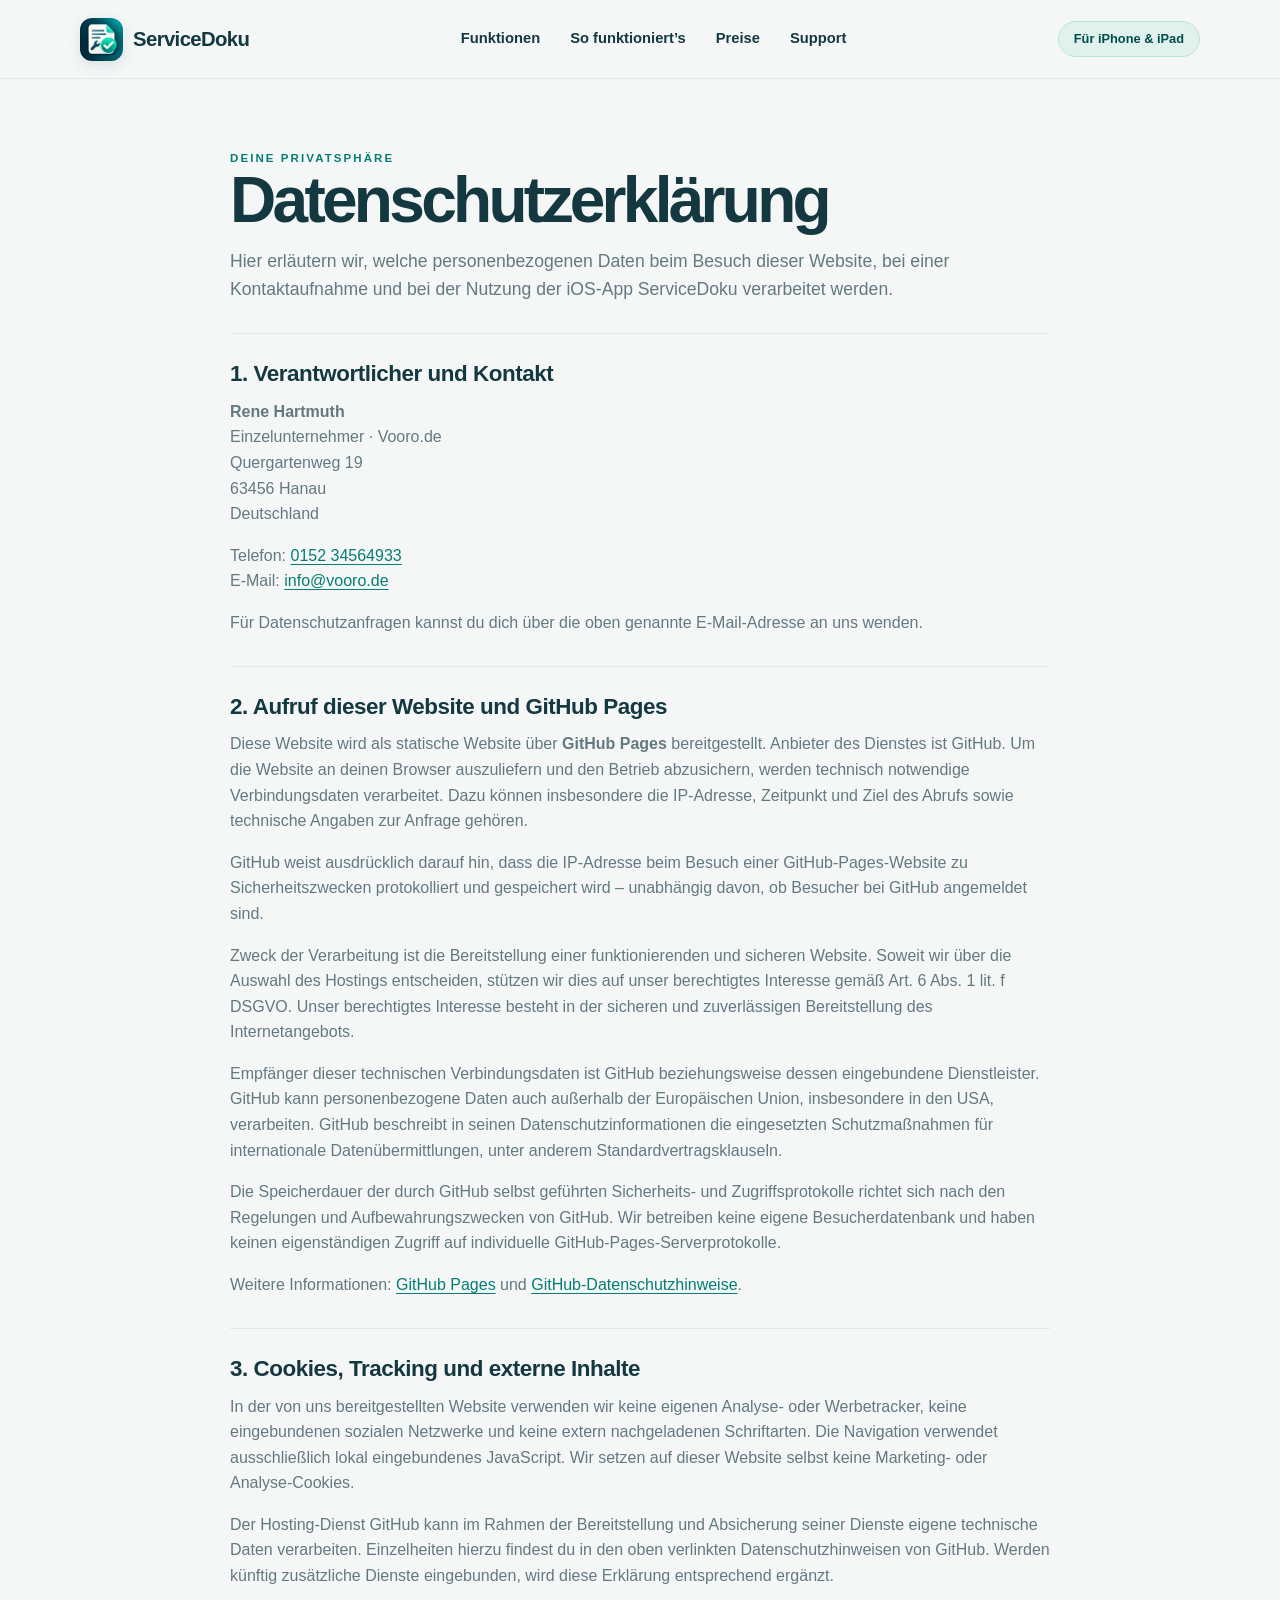
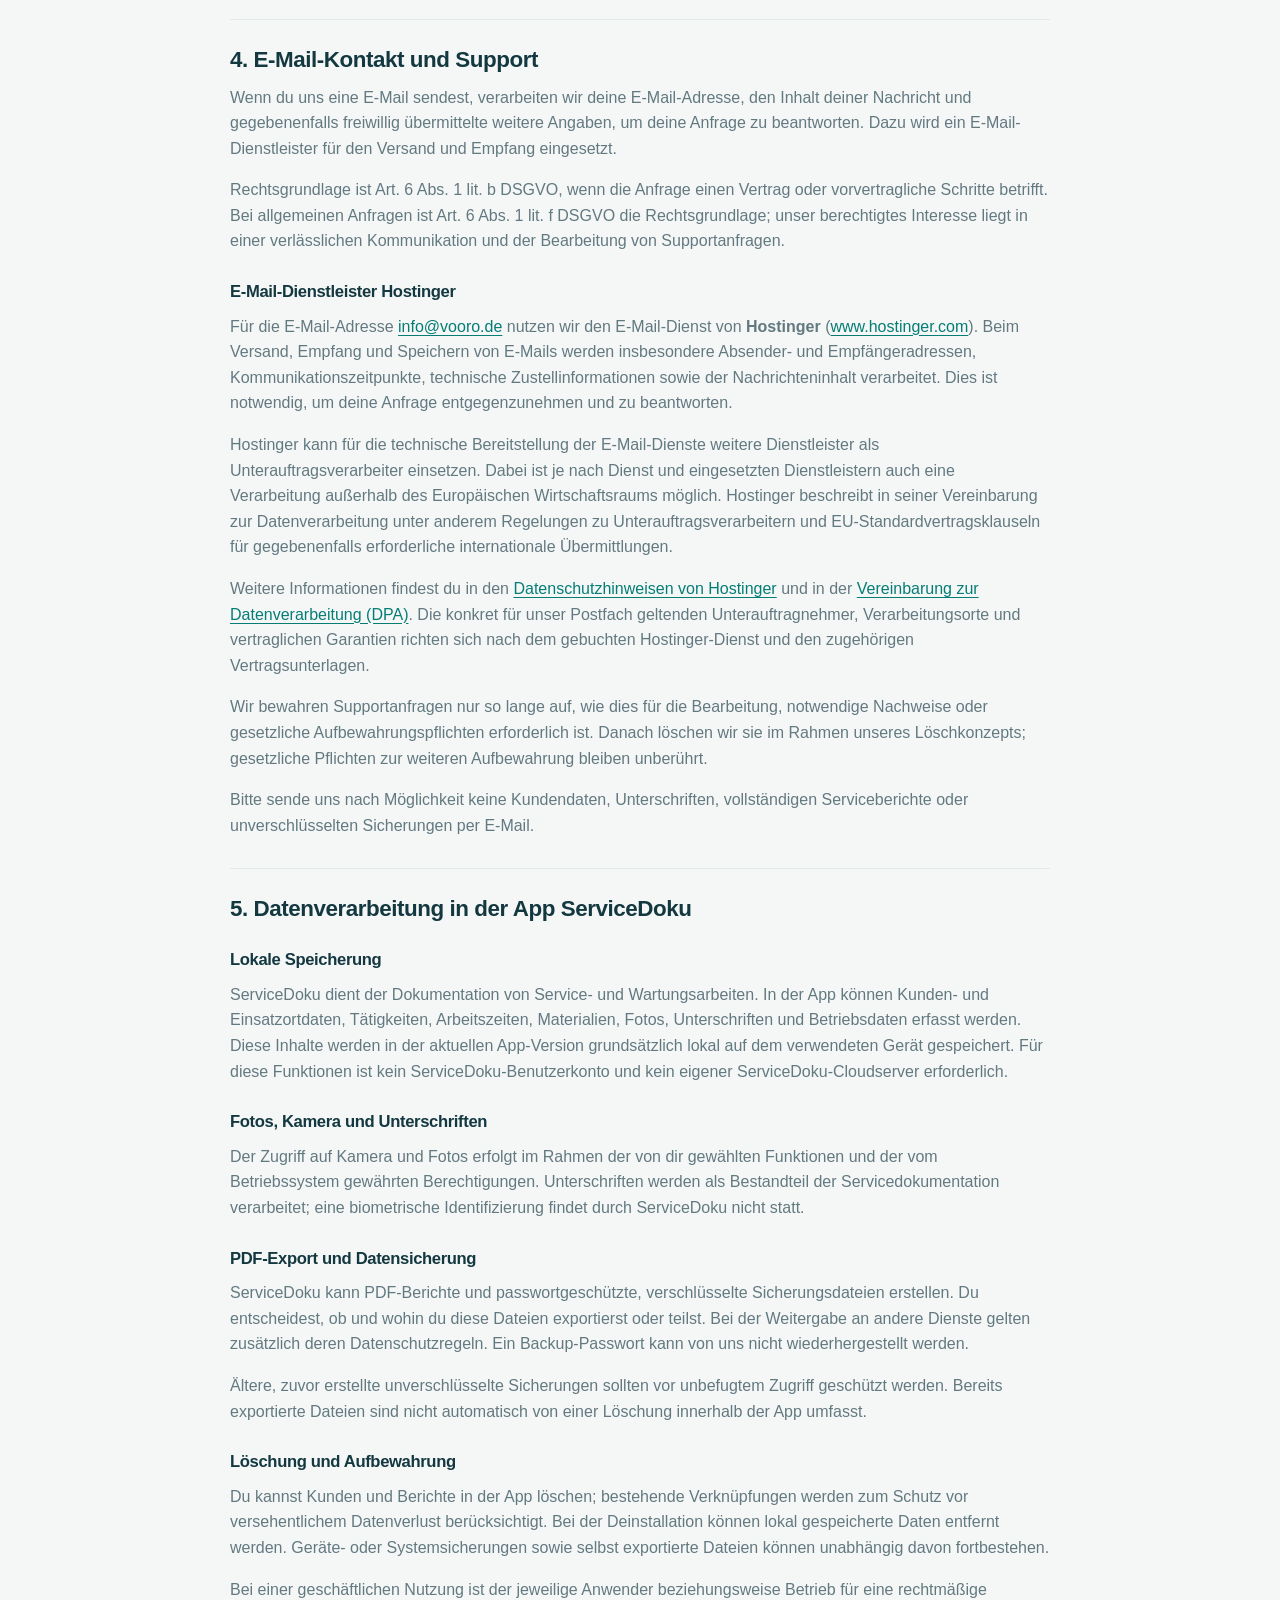
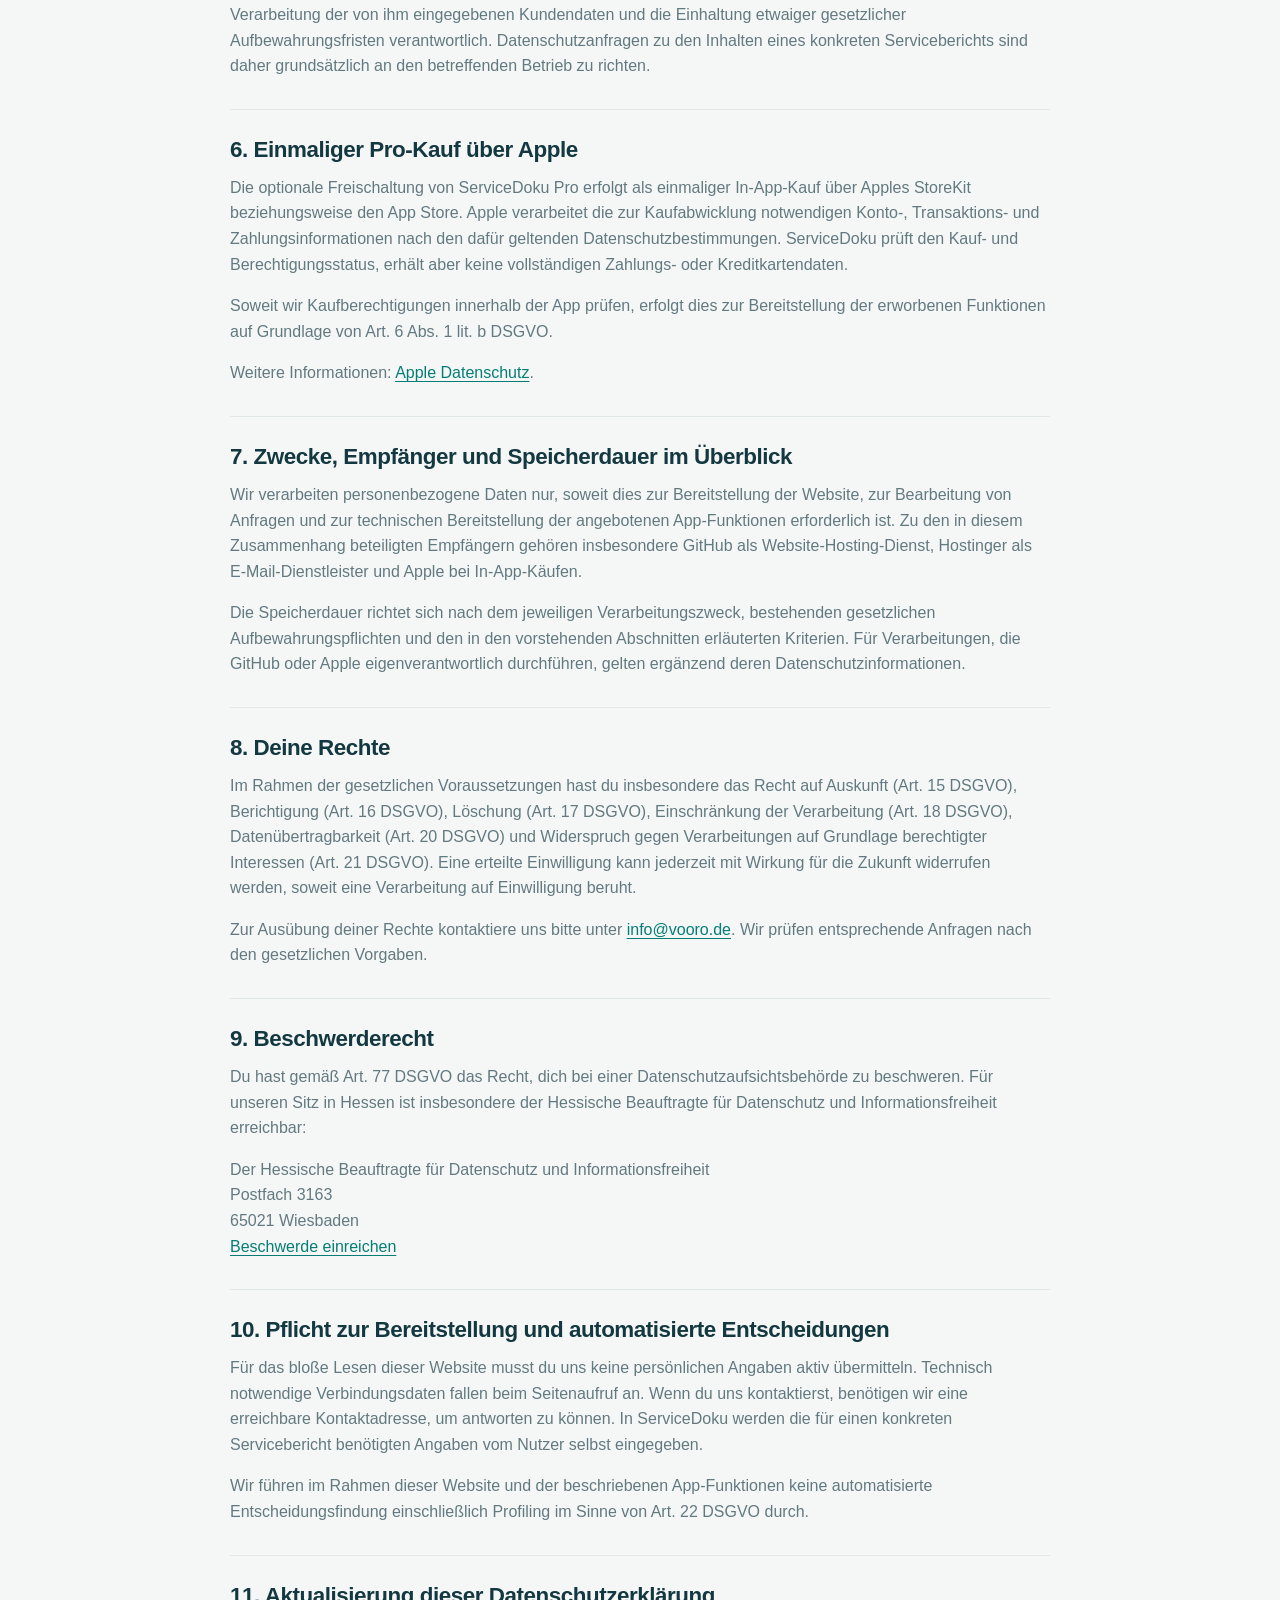
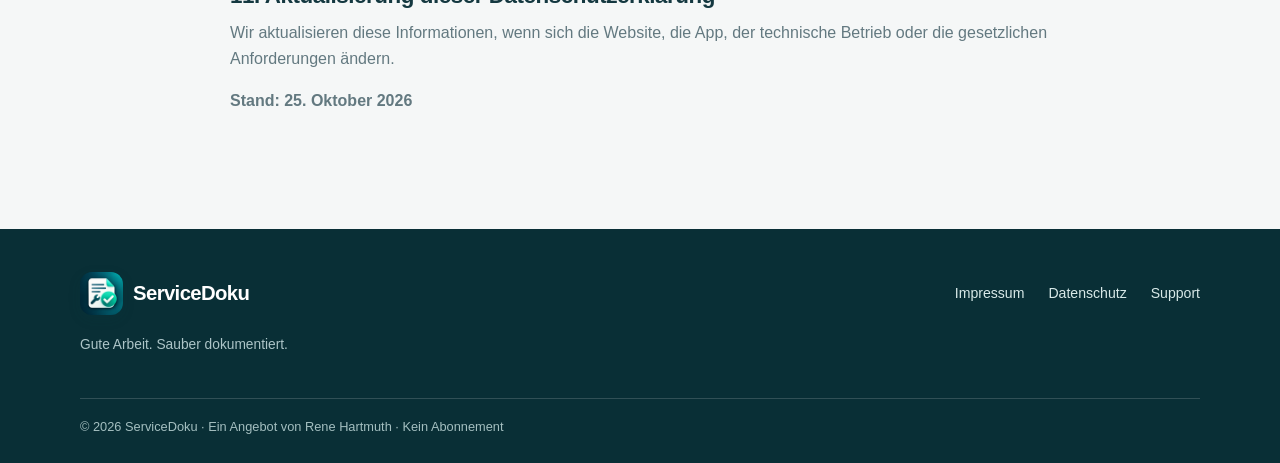
==== commit f6e09555: "Update datenschutz.html" ====
--- a/datenschutz.html
+++ b/datenschutz.html
@@ -106,11 +106,32 @@
             Anfragen ist Art. 6 Abs. 1 lit. f DSGVO die Rechtsgrundlage;
             unser berechtigtes Interesse liegt in einer verlässlichen Kommunikation
             und der Bearbeitung von Supportanfragen.</p>
-          <p>Wir löschen Anfragen, wenn sie für die Bearbeitung und anschließende
-            Dokumentation nicht mehr erforderlich sind, soweit nicht gesetzliche
-            Aufbewahrungspflichten oder berechtigte Nachweisinteressen entgegenstehen.
-            Der tatsächlich eingesetzte E-Mail-Dienstleister verarbeitet die Nachrichten
-            im Rahmen der E-Mail-Zustellung und -Speicherung.</p>
+          <h3>E-Mail-Dienstleister Hostinger</h3>
+          <p>Für die E-Mail-Adresse <a href="mailto:info@vooro.de">info@vooro.de</a>
+            nutzen wir den E-Mail-Dienst von <strong>Hostinger</strong>
+            (<a href="https://www.hostinger.com" target="_blank" rel="noopener noreferrer">www.hostinger.com</a>).
+            Beim Versand, Empfang und Speichern von E-Mails werden insbesondere
+            Absender- und Empfängeradressen, Kommunikationszeitpunkte, technische
+            Zustellinformationen sowie der Nachrichteninhalt verarbeitet.
+            Dies ist notwendig, um deine Anfrage entgegenzunehmen und zu beantworten.</p>
+          <p>Hostinger kann für die technische Bereitstellung der E-Mail-Dienste
+            weitere Dienstleister als Unterauftragsverarbeiter einsetzen. Dabei ist
+            je nach Dienst und eingesetzten Dienstleistern auch eine Verarbeitung
+            außerhalb des Europäischen Wirtschaftsraums möglich. Hostinger beschreibt
+            in seiner Vereinbarung zur Datenverarbeitung unter anderem Regelungen
+            zu Unterauftragsverarbeitern und EU-Standardvertragsklauseln für
+            gegebenenfalls erforderliche internationale Übermittlungen.</p>
+          <p>Weitere Informationen findest du in den
+            <a href="https://www.hostinger.com/legal/privacy-policy" target="_blank" rel="noopener noreferrer">Datenschutzhinweisen von Hostinger</a>
+            und in der
+            <a href="https://www.hostinger.com/legal/dpa" target="_blank" rel="noopener noreferrer">Vereinbarung zur Datenverarbeitung (DPA)</a>.
+            Die konkret für unser Postfach geltenden Unterauftragnehmer,
+            Verarbeitungsorte und vertraglichen Garantien richten sich nach
+            dem gebuchten Hostinger-Dienst und den zugehörigen Vertragsunterlagen.</p>
+          <p>Wir bewahren Supportanfragen nur so lange auf, wie dies für die Bearbeitung,
+            notwendige Nachweise oder gesetzliche Aufbewahrungspflichten erforderlich ist.
+            Danach löschen wir sie im Rahmen unseres Löschkonzepts; gesetzliche Pflichten
+            zur weiteren Aufbewahrung bleiben unberührt.</p>
           <p>Bitte sende uns nach Möglichkeit keine Kundendaten, Unterschriften,
             vollständigen Serviceberichte oder unverschlüsselten Sicherungen per E-Mail.</p>
         </section>
@@ -174,7 +195,7 @@
             der Website, zur Bearbeitung von Anfragen und zur technischen Bereitstellung
             der angebotenen App-Funktionen erforderlich ist. Zu den in diesem Zusammenhang
             beteiligten Empfängern gehören insbesondere GitHub als Website-Hosting-Dienst,
-            der verwendete E-Mail-Dienstleister und Apple bei In-App-Käufen.</p>
+            Hostinger als E-Mail-Dienstleister und Apple bei In-App-Käufen.</p>
           <p>Die Speicherdauer richtet sich nach dem jeweiligen Verarbeitungszweck,
             bestehenden gesetzlichen Aufbewahrungspflichten und den in den vorstehenden
             Abschnitten erläuterten Kriterien. Für Verarbeitungen, die GitHub oder
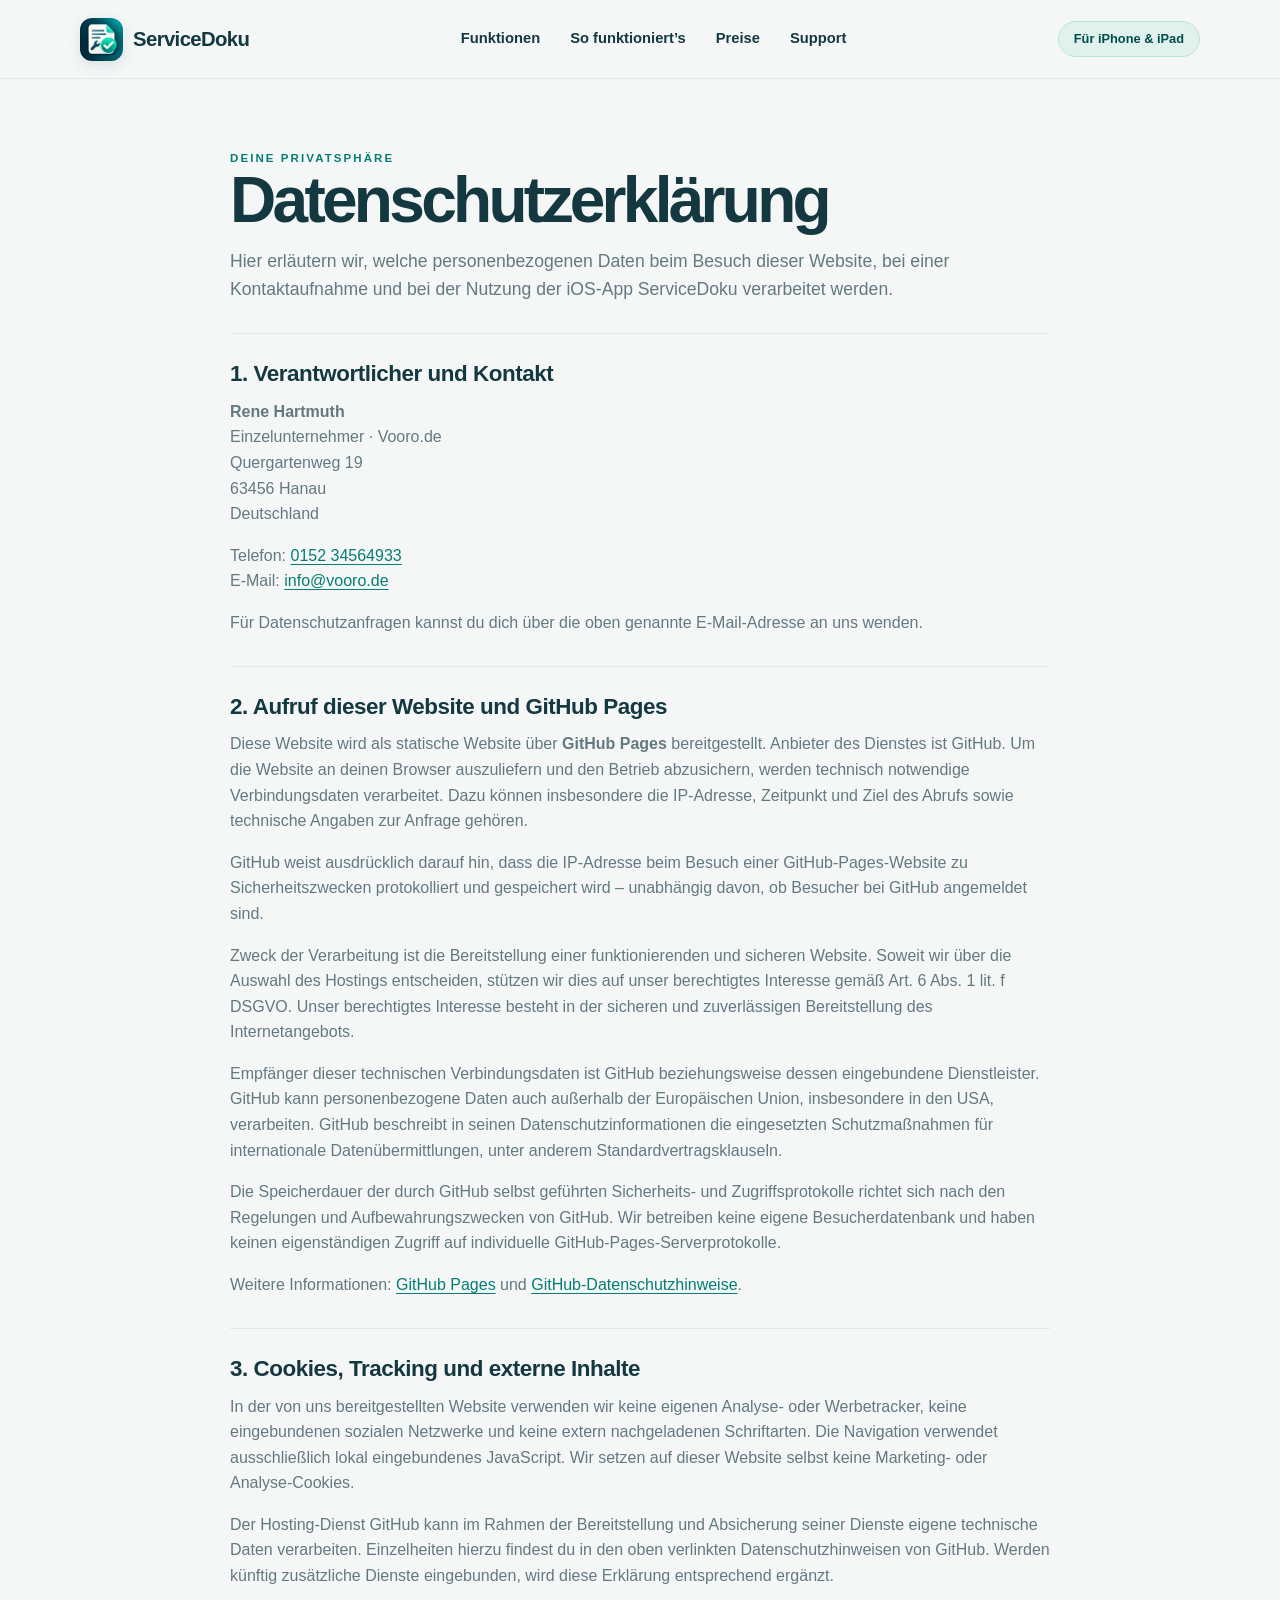
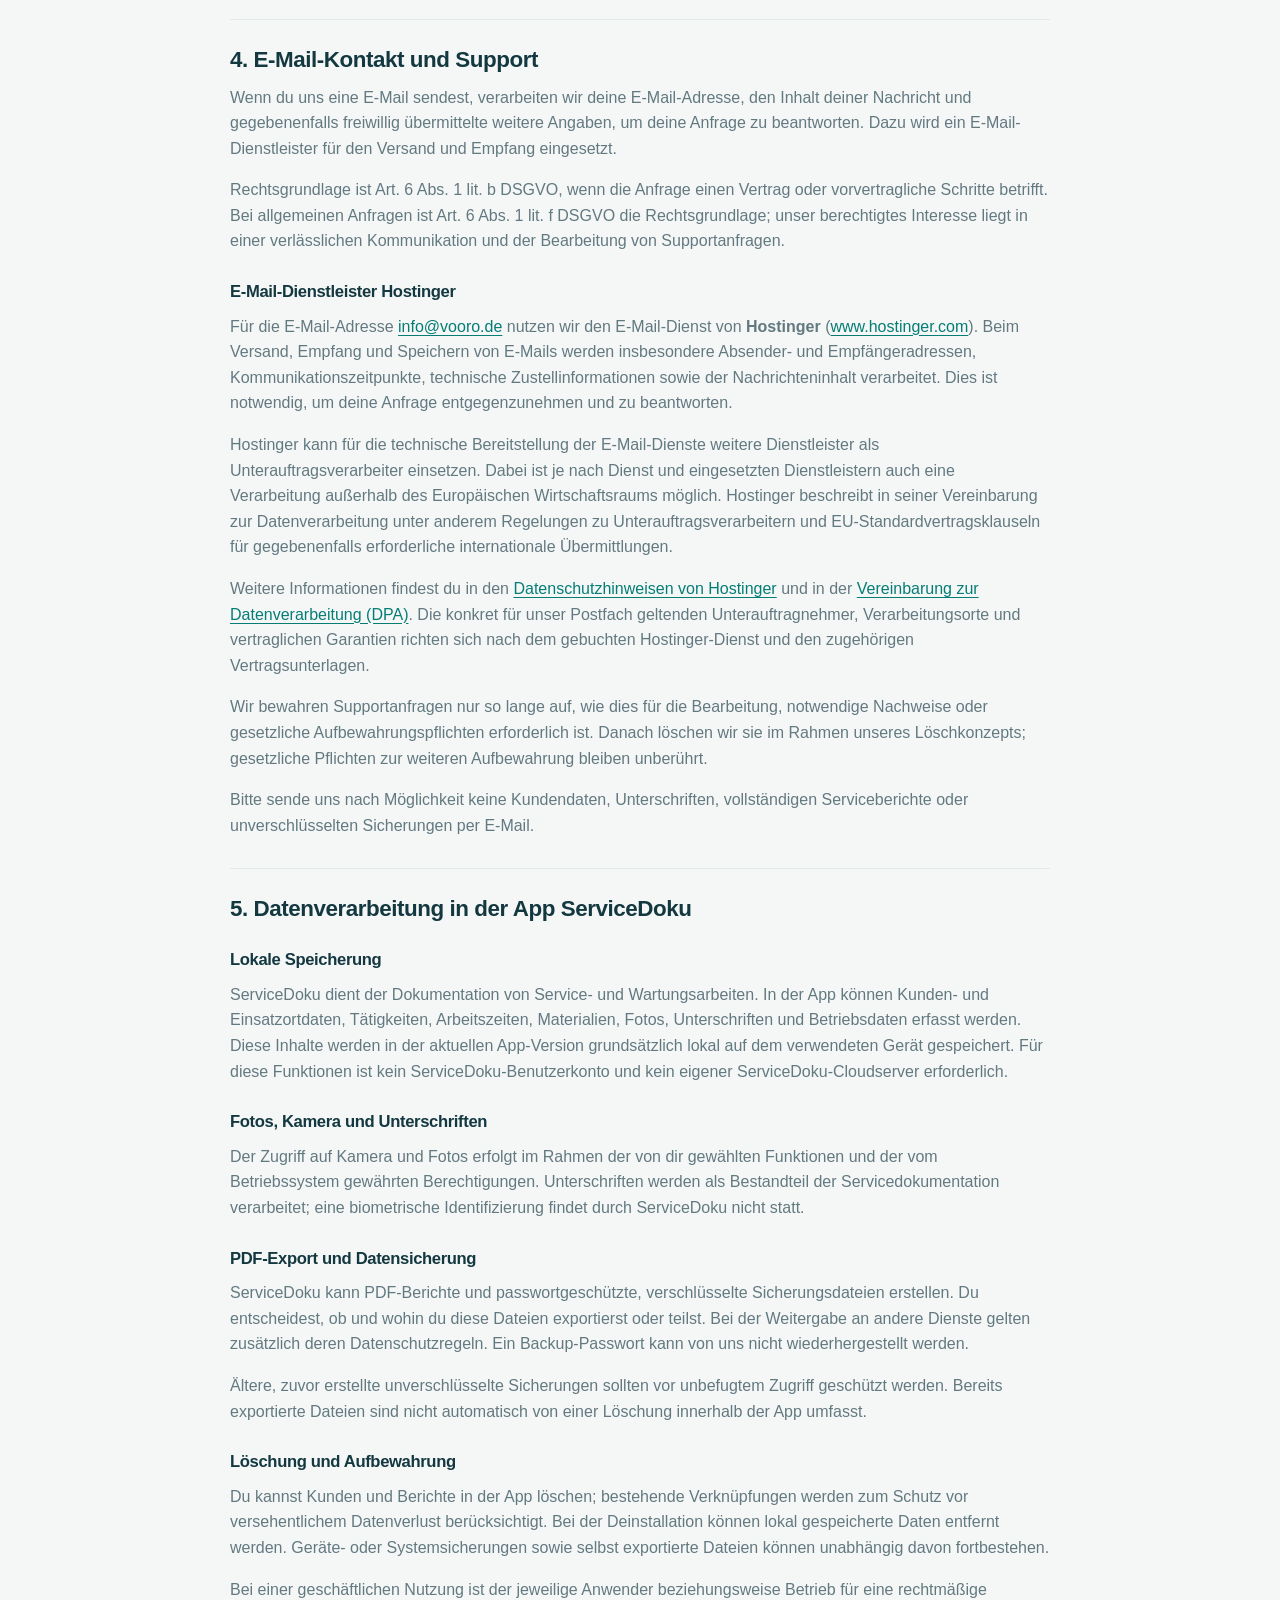
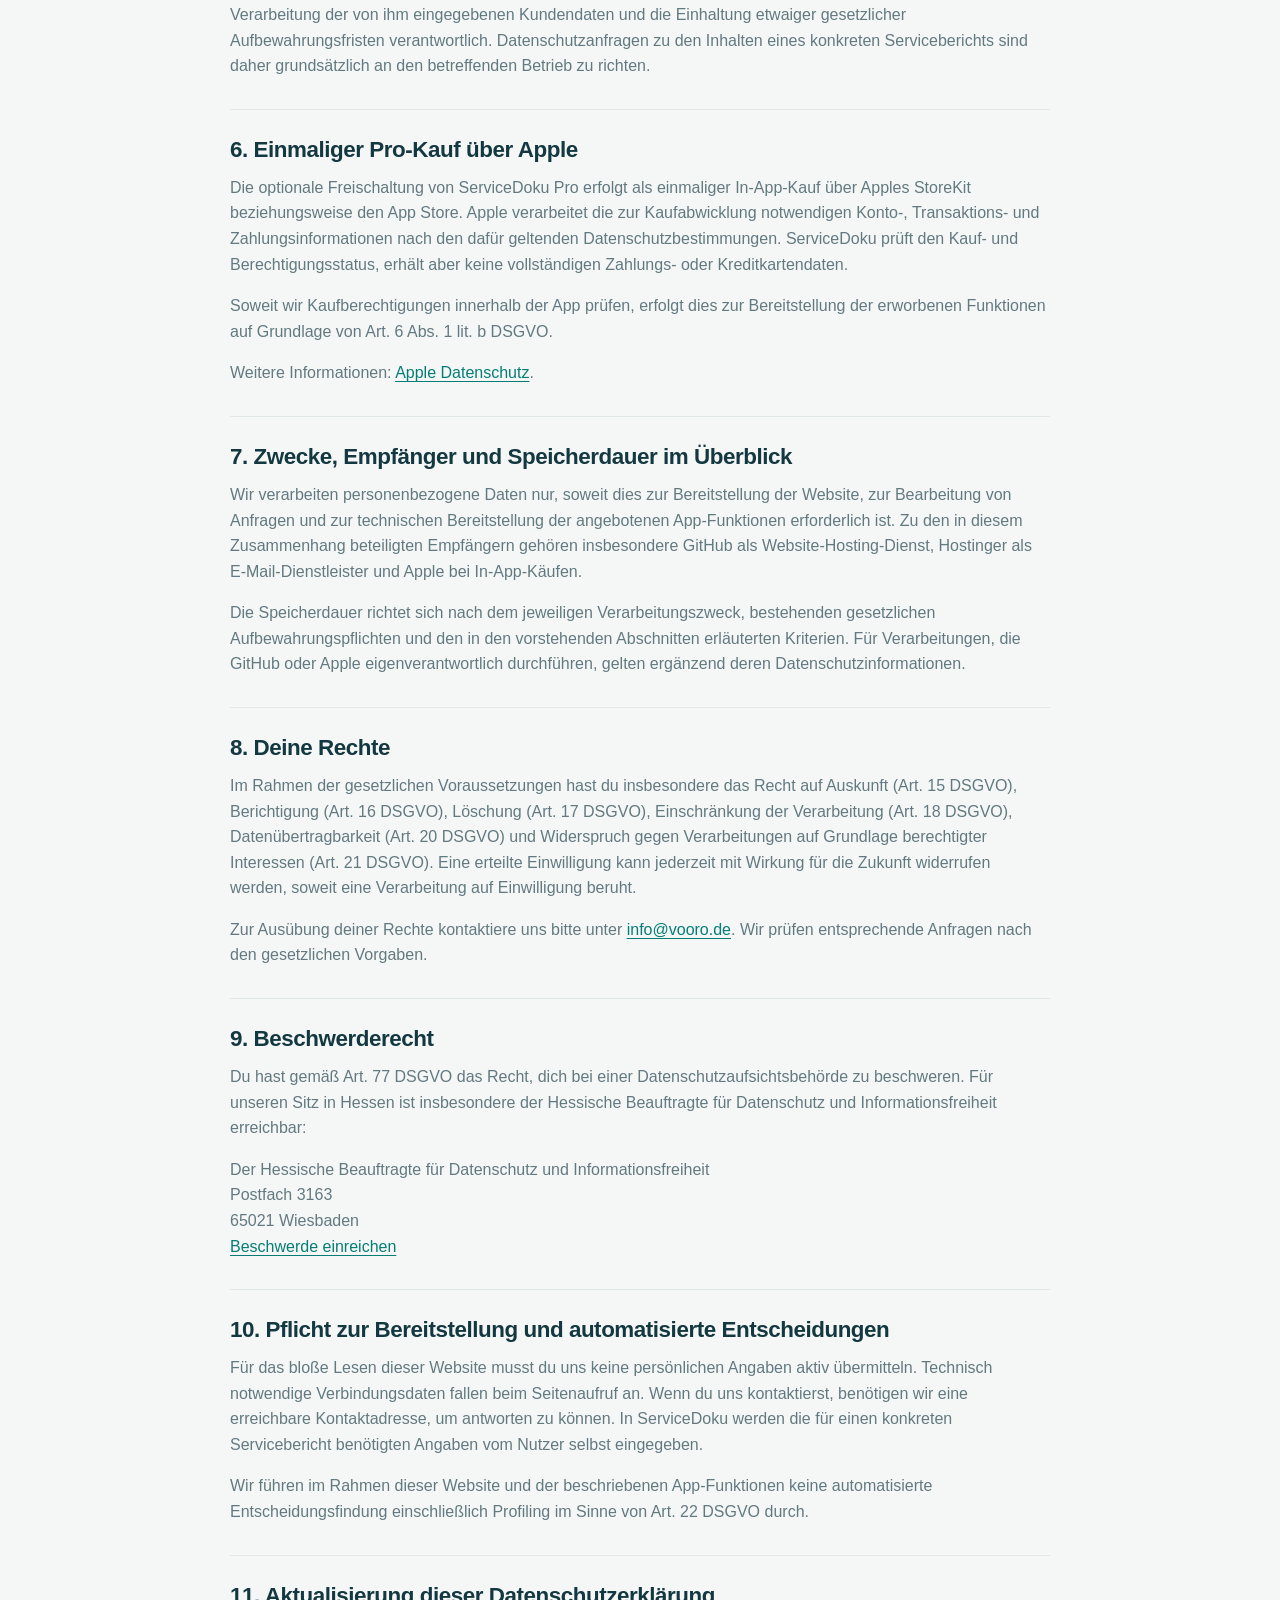
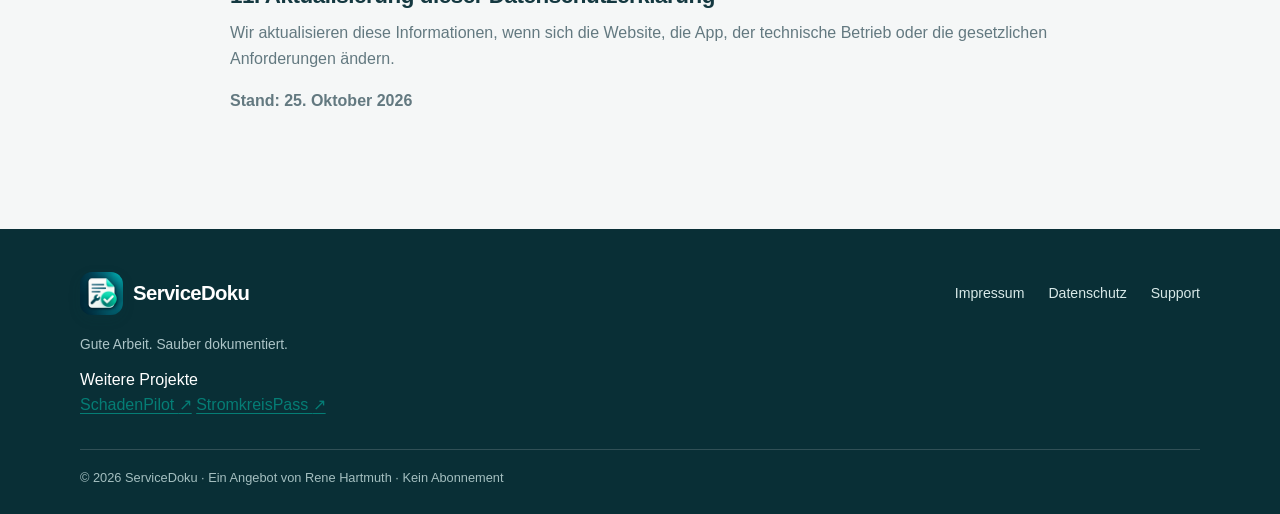
==== commit 1e66c3a6: "ServiceDoku: Weitere Projekte im Footer verlinken" ====
--- a/datenschutz.html
+++ b/datenschutz.html
@@ -266,7 +266,14 @@
           <a href="support.html">Support</a>
         </nav>
       </div>
-      <div class="footer-bottom">
+      <div class="footer-projects" aria-label="Weitere Projekte von Rene Hartmuth">
+  <span class="footer-projects-title">Weitere Projekte</span>
+  <div class="footer-projects-links">
+    <a href="https://rhartmuth.github.io/schadenpilot-website/" target="_blank" rel="noopener noreferrer">SchadenPilot <span aria-hidden="true">↗</span></a>
+    <a href="https://rhartmuth.github.io/stromkreispass-website/" target="_blank" rel="noopener noreferrer">StromkreisPass <span aria-hidden="true">↗</span></a>
+  </div>
+</div>
+<div class="footer-bottom">
         © 2026 ServiceDoku · Ein Angebot von Rene Hartmuth · Kein Abonnement
       </div>
     </div>
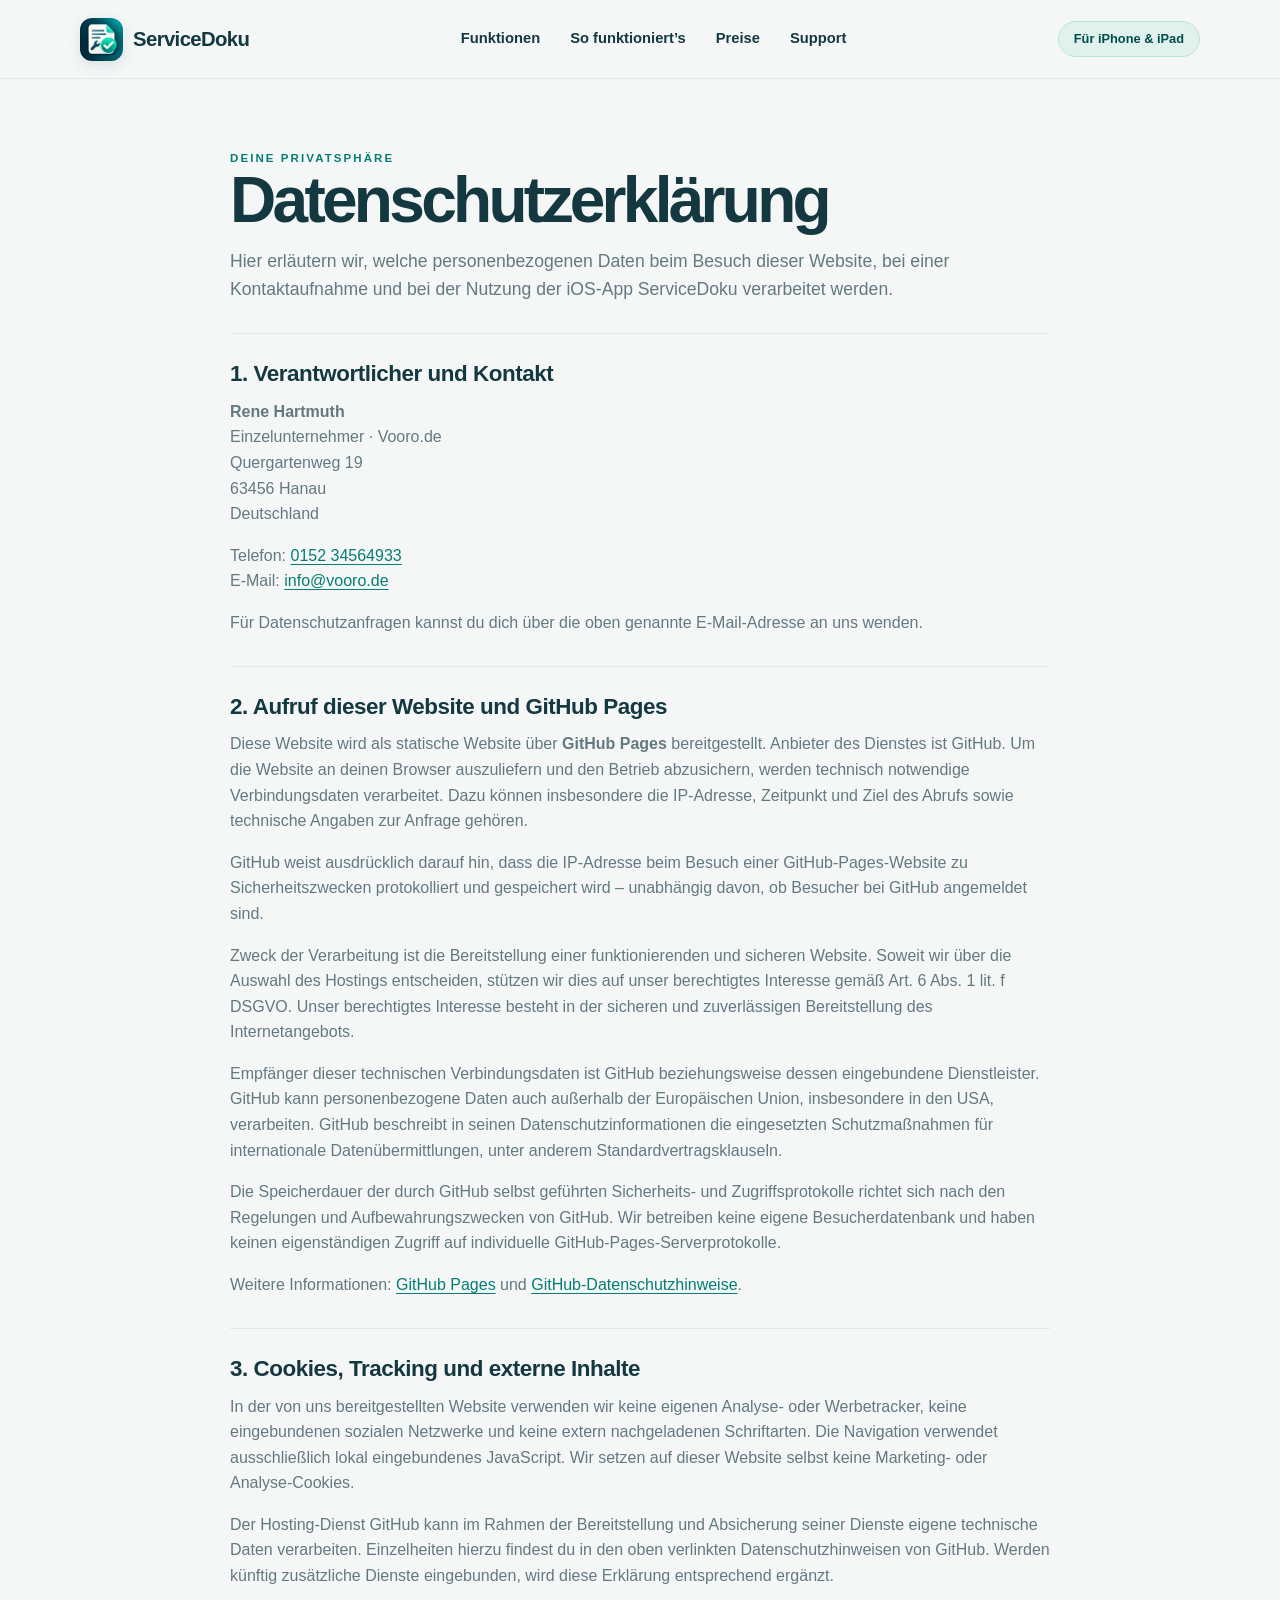
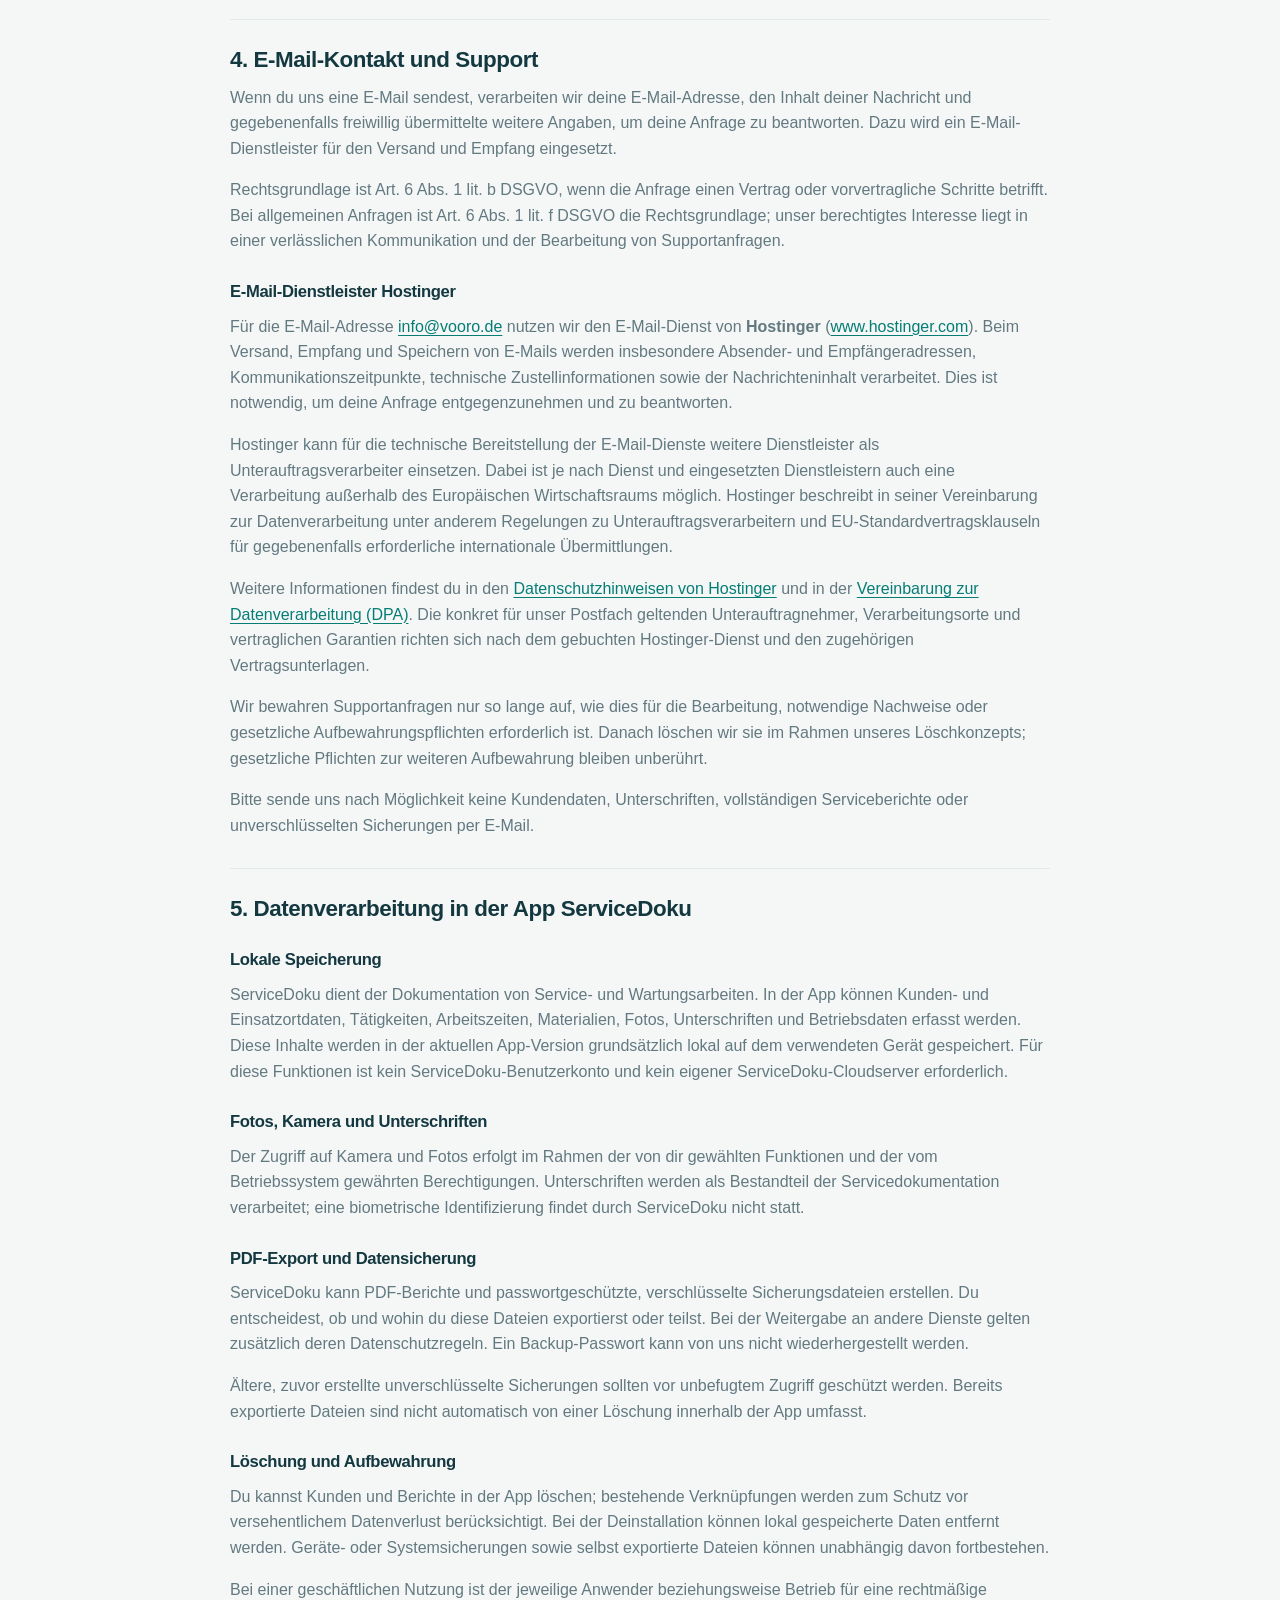
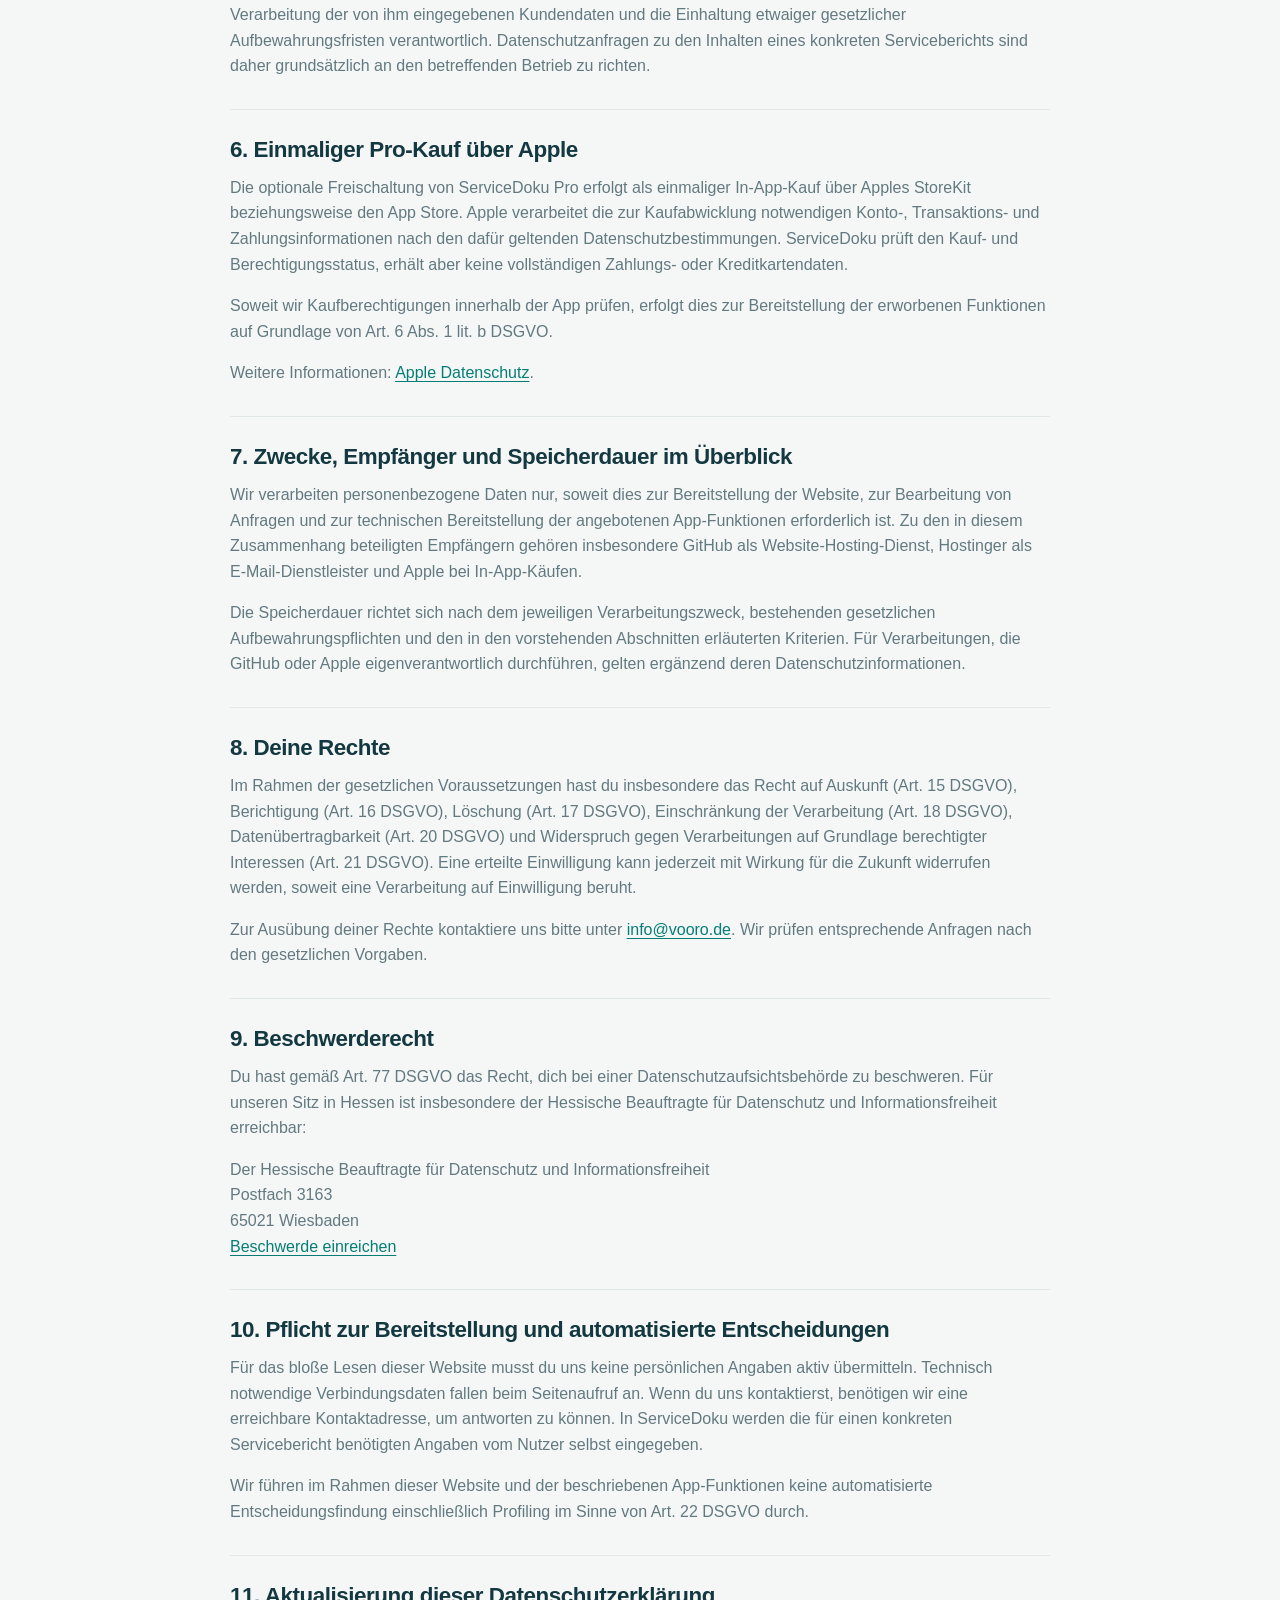
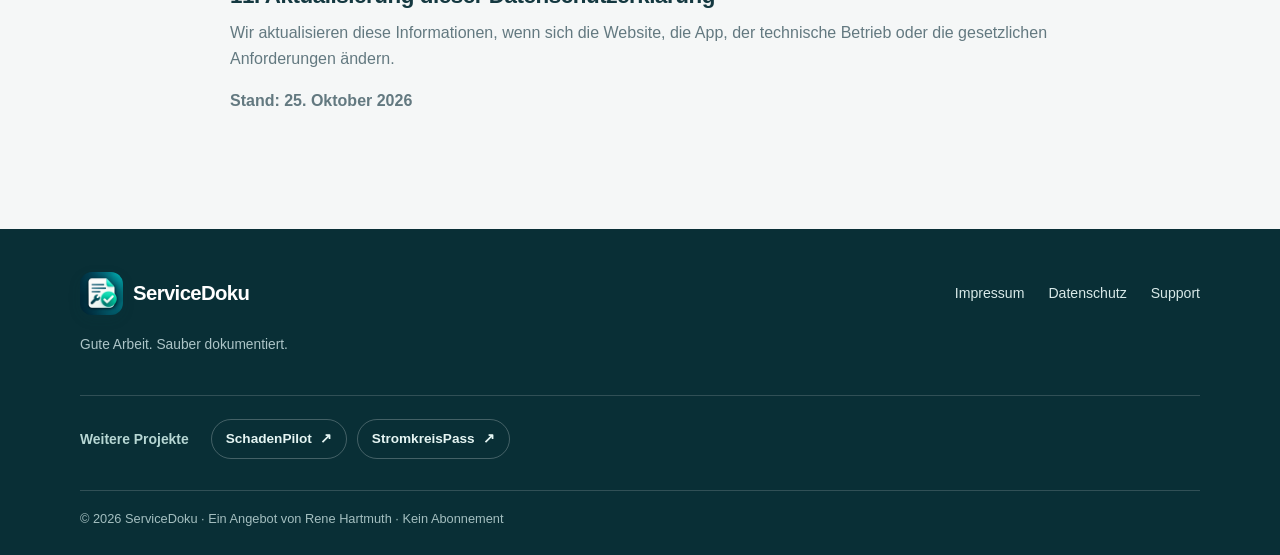
==== commit 774c3111: "Korrigiere StromkreisPass-Link auf Produktstartseite" ====
--- a/datenschutz.html
+++ b/datenschutz.html
@@ -270,7 +270,7 @@
   <span class="footer-projects-title">Weitere Projekte</span>
   <div class="footer-projects-links">
     <a href="https://rhartmuth.github.io/schadenpilot-website/" target="_blank" rel="noopener noreferrer">SchadenPilot <span aria-hidden="true">↗</span></a>
-    <a href="https://rhartmuth.github.io/stromkreispass-website/" target="_blank" rel="noopener noreferrer">StromkreisPass <span aria-hidden="true">↗</span></a>
+    <a href="https://rhartmuth.github.io/stromkreispass-website/start.html" target="_blank" rel="noopener noreferrer">StromkreisPass <span aria-hidden="true">↗</span></a>
   </div>
 </div>
 <div class="footer-bottom">
--- a/assets/style.css
+++ b/assets/style.css
@@ -4,3 +4,11 @@
 @media(max-width:760px){.header-inner{min-height:69px}.menu-toggle{display:flex}.nav{display:none;position:absolute;left:0;right:0;top:69px;background:#f5f7f7;padding:17px 22px 24px;border-bottom:1px solid var(--line);box-shadow:0 18px 25px rgba(0,0,0,.06)}.nav.open{display:grid;gap:14px}.nav a{padding:5px 0}.header-pill{display:none}.hero{padding:60px 0 55px}.hero-grid{grid-template-columns:1fr;gap:36px}.hero h1{font-size:clamp(3rem,12vw,4rem)}.demo-stage{min-height:465px}.floating-tag{right:0;bottom:32px}.trust-inner{grid-template-columns:repeat(2,1fr)}.section{padding:65px 0}.cards,.steps{grid-template-columns:1fr 1fr}.pricing{grid-template-columns:1fr}.privacy-band{grid-template-columns:1fr;gap:25px}.faq-grid{grid-template-columns:1fr}.footer-grid{flex-direction:column}.legal{padding:52px 0 80px}}
 @media(max-width:500px){.container{width:min(100% - 28px,1120px)}.cards,.steps{grid-template-columns:1fr}.feature-card,.step-card,.plan{padding:24px}.hero h1{letter-spacing:-.052em}.lead{font-size:1rem}.action-row .btn{width:100%}.trust-inner{gap:8px}.trust-inner div{font-size:.78rem;padding:12px 7px}.demo-stage{border-radius:27px;padding:28px 16px}.device{max-width:320px}.privacy-band{padding:27px 22px;border-radius:22px}.footer-links{gap:15px}.legal-section{padding-top:22px;margin-top:23px}}
 @media(prefers-reduced-motion:reduce){html{scroll-behavior:auto}.btn{transition:none}.btn:hover{transform:none}}
+
+
+/* Dezente, responsive Projektlinks im Footer */
+.footer-projects{display:flex;align-items:center;flex-wrap:wrap;gap:14px 22px;margin-top:28px;padding-top:23px;border-top:1px solid rgba(255,255,255,.16)}
+.footer-projects-title{color:#b7d7d4;font-size:.87rem;font-weight:700}
+.footer-projects-links{display:flex;align-items:center;flex-wrap:wrap;gap:10px}
+.footer-projects-links a{display:inline-flex;align-items:center;gap:8px;padding:8px 14px;border:1px solid rgba(255,255,255,.24);border-radius:999px;color:#e5f5f3;font-size:.85rem;font-weight:600;text-decoration:none;transition:background .18s,border-color .18s}
+.footer-projects-links a:hover,.footer-projects-links a:focus-visible{background:rgba(255,255,255,.12);border-color:rgba(255,255,255,.55);text-decoration:none}
